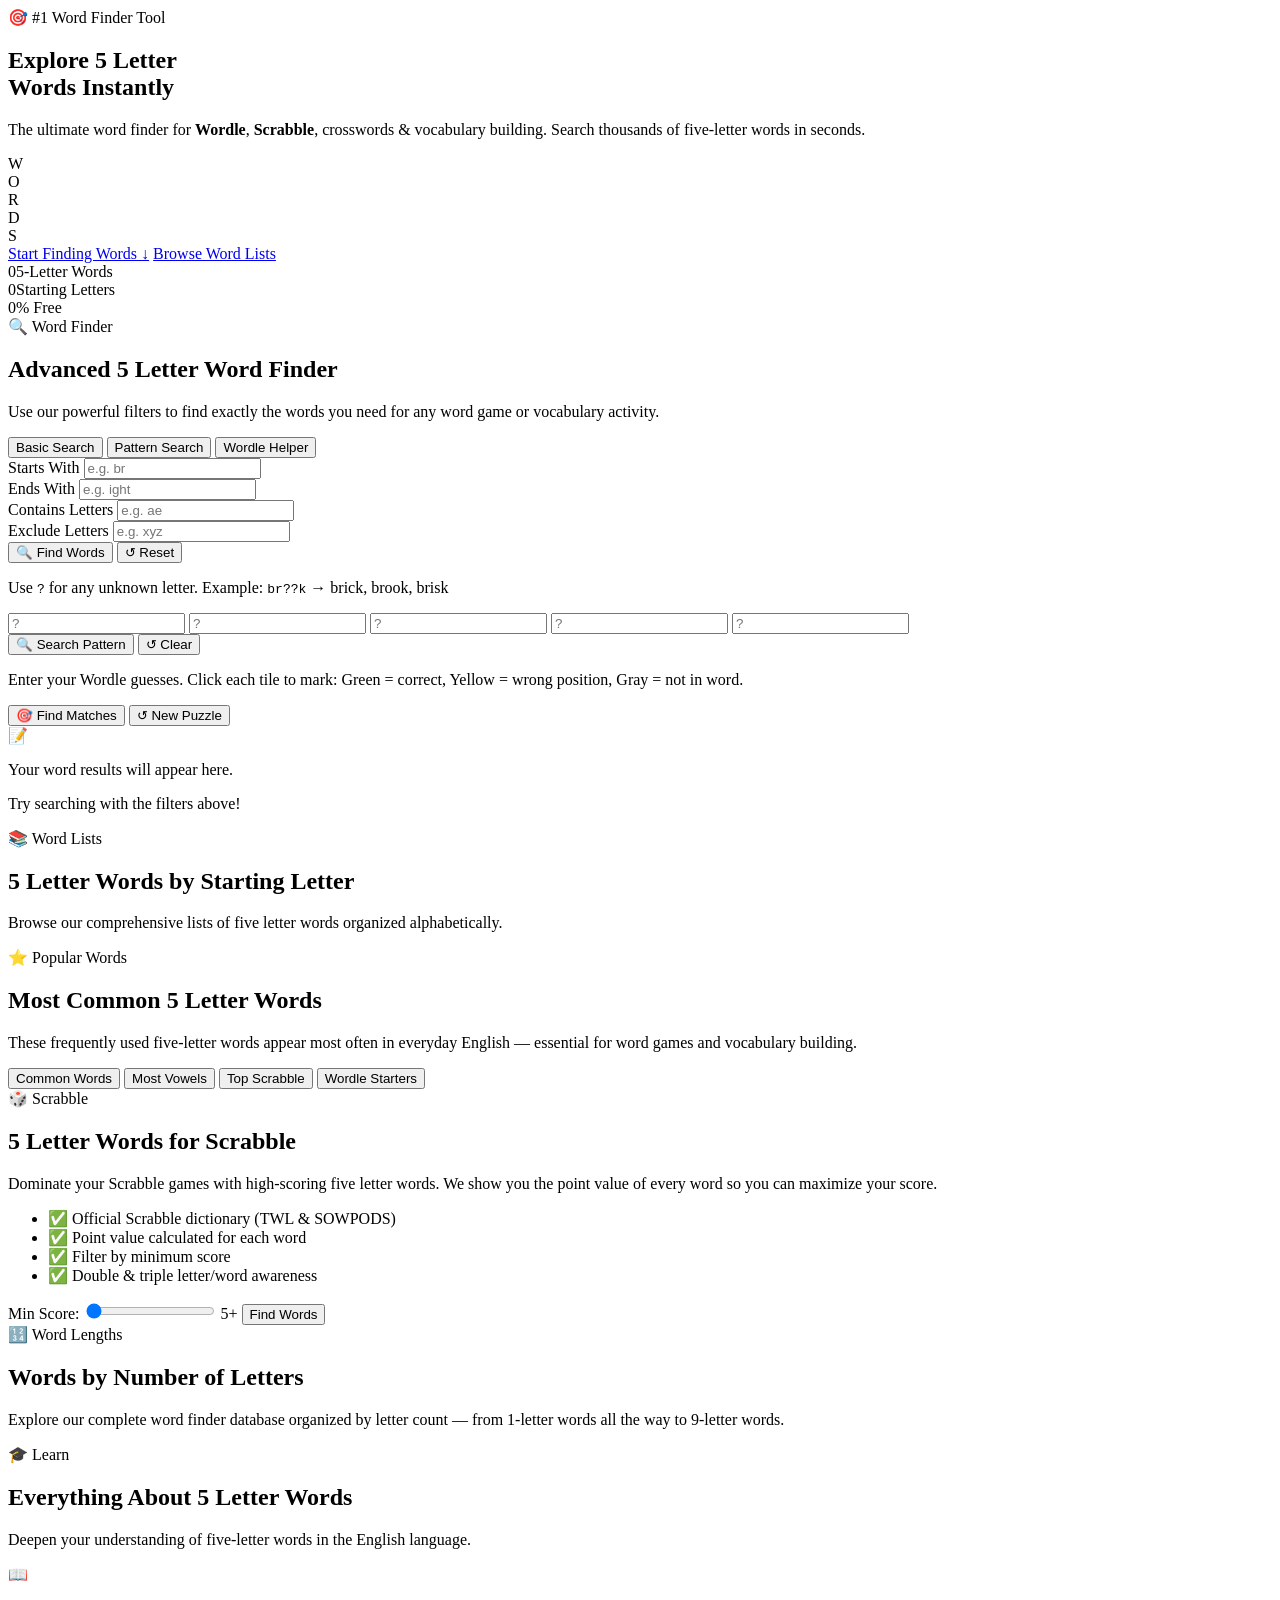
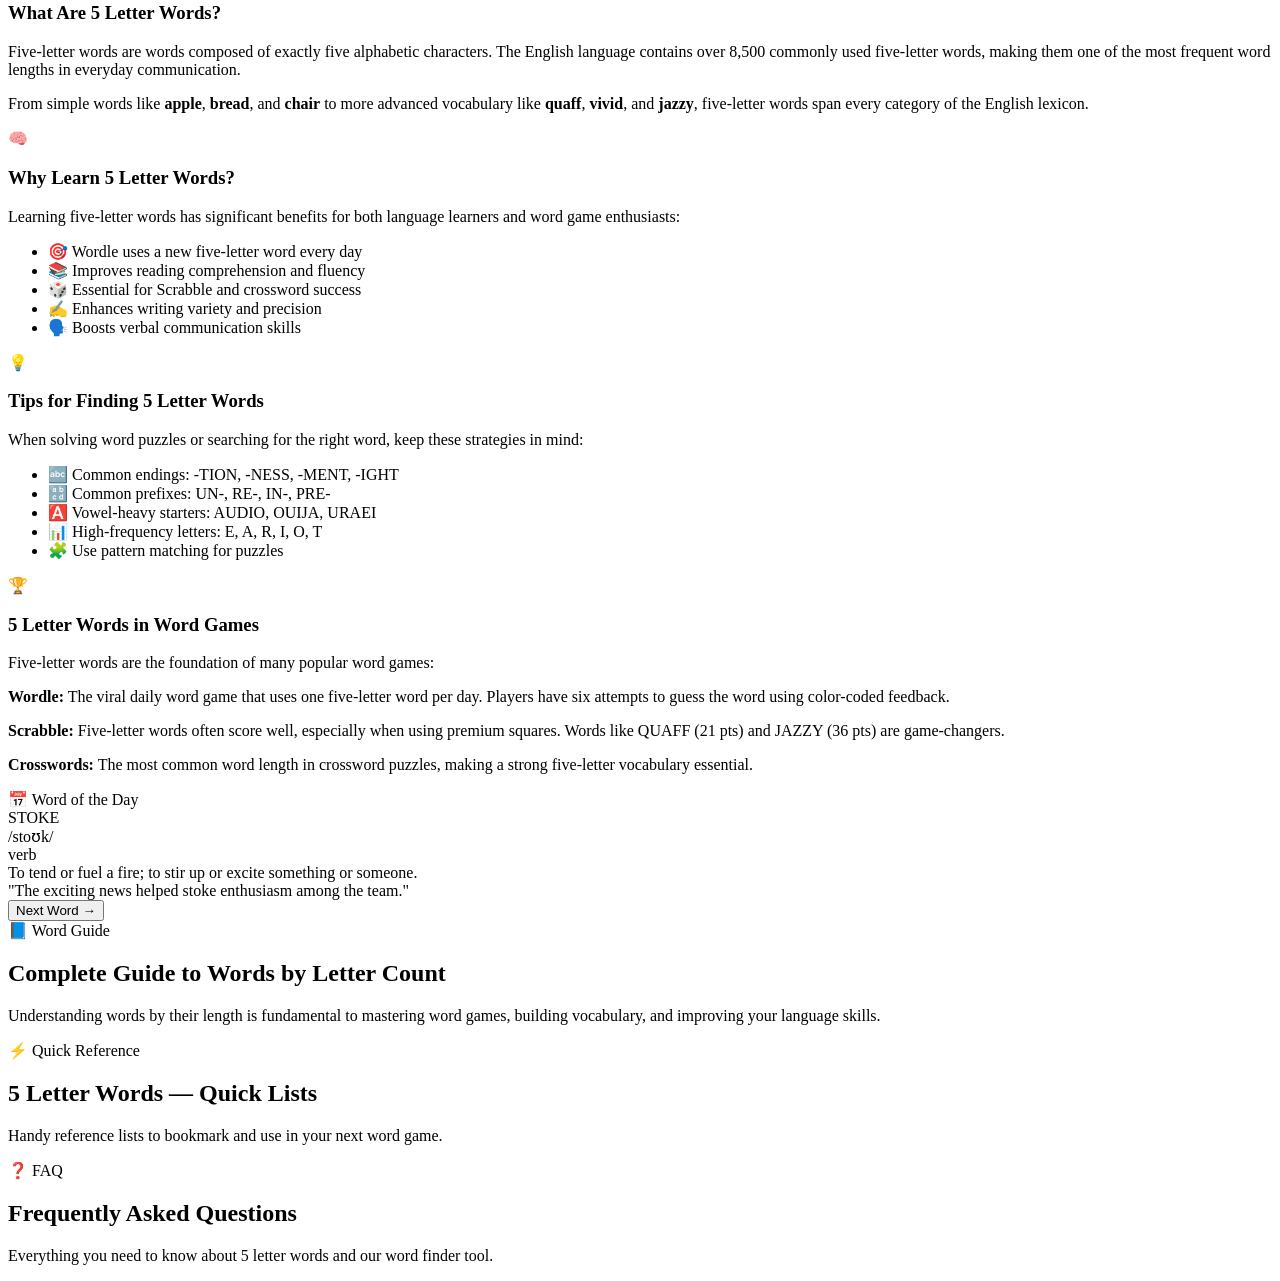
==== index.html @ 42a5a694 "Create index.html" ====
<!DOCTYPE html>
<html lang="en">
<head>
  <meta charset="UTF-8" />
  <meta name="viewport" content="width=device-width, initial-scale=1.0" />
  <title>5 Letter Words – Find, Learn & Explore Five Letter Words</title>
  <meta name="description" content="Discover thousands of 5 letter words with our advanced word finder. Perfect for Wordle, Scrabble, crossword puzzles, and expanding your vocabulary. Search by letters, patterns, and more." />
  <meta name="keywords" content="5 letter words, five letter words, word finder, wordle words, scrabble words, 5 letter word list, words with letters, word search" />
  <meta name="robots" content="index, follow" />
  <meta name="author" content="5LetterWords" />
  <link rel="canonical" href="https://5letterwords.github.io/" />

  <!-- Open Graph -->
  <meta property="og:type" content="website" />
  <meta property="og:url" content="https://5letterwords.github.io/" />
  <meta property="og:title" content="5 Letter Words – Find, Learn & Explore Five Letter Words" />
  <meta property="og:description" content="Advanced 5 letter word finder for Wordle, Scrabble, crosswords & vocabulary building." />
  <meta property="og:image" content="https://5letterwords.github.io/og-image.png" />

  <!-- Twitter Card -->
  <meta name="twitter:card" content="summary_large_image" />
  <meta name="twitter:title" content="5 Letter Words – Word Finder & Explorer" />
  <meta name="twitter:description" content="Find 5 letter words by pattern, letters, or starting/ending letters. Perfect for word games!" />

  <!-- Schema Markup -->
  <script type="application/ld+json">
  {
    "@context": "https://schema.org",
    "@graph": [
      {
        "@type": "WebSite",
        "@id": "https://5letterwords.github.io/#website",
        "url": "https://5letterwords.github.io/",
        "name": "5 Letter Words",
        "description": "The ultimate resource for finding and learning 5 letter words",
        "potentialAction": {
          "@type": "SearchAction",
          "target": {
            "@type": "EntryPoint",
            "urlTemplate": "https://5letterwords.github.io/?q={search_term_string}"
          },
          "query-input": "required name=search_term_string"
        }
      },
      {
        "@type": "WebPage",
        "@id": "https://5letterwords.github.io/#webpage",
        "url": "https://5letterwords.github.io/",
        "name": "5 Letter Words – Find, Learn & Explore",
        "isPartOf": { "@id": "https://5letterwords.github.io/#website" },
        "primaryImageOfPage": { "@id": "https://5letterwords.github.io/#primaryimage" },
        "description": "Find thousands of 5 letter words using our advanced word finder tool.",
        "breadcrumb": { "@id": "https://5letterwords.github.io/#breadcrumb" }
      },
      {
        "@type": "BreadcrumbList",
        "@id": "https://5letterwords.github.io/#breadcrumb",
        "itemListElement": [
          {
            "@type": "ListItem",
            "position": 1,
            "name": "Home",
            "item": "https://5letterwords.github.io/"
          }
        ]
      },
      {
        "@type": "SoftwareApplication",
        "name": "5 Letter Words Finder",
        "applicationCategory": "EducationalApplication",
        "operatingSystem": "Web",
        "url": "https://5letterwords.github.io/",
        "description": "Advanced word finder for 5 letter words. Filter by starting letter, ending letter, included letters, and pattern matching.",
        "featureList": ["Word search by pattern", "Filter by starting letter", "Filter by ending letter", "Must-include letters", "Wordle helper mode", "Scrabble word finder"]
      }
    ]
  }
  </script>

  <!-- Fonts -->
  <link rel="preconnect" href="https://fonts.googleapis.com" />
  <link rel="preconnect" href="https://fonts.gstatic.com" crossorigin />
  <link href="https://fonts.googleapis.com/css2?family=Fredoka+One&family=Nunito:wght@400;500;600;700;800&family=Baloo+2:wght@400;500;600;700;800&display=swap" rel="stylesheet" />

  <link rel="stylesheet" href="style.css" />
</head>
<body>

  <!-- Header Component -->
  <div id="header-root"></div>

  <main>
    <!-- Hero Section -->
    <section class="hero" id="home">
      <div class="hero-bg-shapes">
        <div class="shape shape-1"></div>
        <div class="shape shape-2"></div>
        <div class="shape shape-3"></div>
        <div class="shape shape-4"></div>
        <div class="floating-letters" id="floatingLetters"></div>
      </div>
      <div class="container hero-content">
        <div class="hero-badge animate-in">🎯 #1 Word Finder Tool</div>
        <h1 class="hero-title animate-in delay-1">
          Explore <span class="highlight">5 Letter</span><br/>Words Instantly
        </h1>
        <p class="hero-subtitle animate-in delay-2">
          The ultimate word finder for <strong>Wordle</strong>, <strong>Scrabble</strong>, crosswords & vocabulary building. Search thousands of five-letter words in seconds.
        </p>
        <div class="hero-tiles animate-in delay-3">
          <div class="tile tile-green">W</div>
          <div class="tile tile-yellow">O</div>
          <div class="tile tile-green">R</div>
          <div class="tile tile-gray">D</div>
          <div class="tile tile-green">S</div>
        </div>
        <div class="hero-cta animate-in delay-4">
          <a href="#finder" class="btn btn-primary">Start Finding Words ↓</a>
          <a href="#word-lists" class="btn btn-secondary">Browse Word Lists</a>
        </div>
        <div class="hero-stats animate-in delay-5">
          <div class="stat"><span class="stat-num" data-target="8500">0</span><span class="stat-label">5-Letter Words</span></div>
          <div class="stat-divider"></div>
          <div class="stat"><span class="stat-num" data-target="26">0</span><span class="stat-label">Starting Letters</span></div>
          <div class="stat-divider"></div>
          <div class="stat"><span class="stat-num" data-target="100">0</span><span class="stat-label">% Free</span></div>
        </div>
      </div>
    </section>

    <!-- Word Finder Tool -->
    <section class="finder-section" id="finder">
      <div class="container">
        <div class="section-header">
          <span class="section-tag">🔍 Word Finder</span>
          <h2>Advanced 5 Letter Word Finder</h2>
          <p>Use our powerful filters to find exactly the words you need for any word game or vocabulary activity.</p>
        </div>
        <div class="finder-card">
          <div class="finder-tabs">
            <button class="tab-btn active" data-tab="basic">Basic Search</button>
            <button class="tab-btn" data-tab="pattern">Pattern Search</button>
            <button class="tab-btn" data-tab="wordle">Wordle Helper</button>
          </div>

          <!-- Basic Search Tab -->
          <div class="tab-content active" id="tab-basic">
            <div class="finder-grid">
              <div class="finder-field">
                <label>Starts With</label>
                <input type="text" id="startsWith" placeholder="e.g. br" maxlength="4" />
              </div>
              <div class="finder-field">
                <label>Ends With</label>
                <input type="text" id="endsWith" placeholder="e.g. ight" maxlength="4" />
              </div>
              <div class="finder-field">
                <label>Contains Letters</label>
                <input type="text" id="contains" placeholder="e.g. ae" maxlength="5" />
              </div>
              <div class="finder-field">
                <label>Exclude Letters</label>
                <input type="text" id="excludes" placeholder="e.g. xyz" maxlength="10" />
              </div>
            </div>
            <div class="finder-actions">
              <button class="btn btn-primary" id="searchBtn">🔍 Find Words</button>
              <button class="btn btn-ghost" id="resetBtn">↺ Reset</button>
            </div>
          </div>

          <!-- Pattern Search Tab -->
          <div class="tab-content" id="tab-pattern">
            <p class="pattern-hint">Use <code>?</code> for any unknown letter. Example: <code>br??k</code> → brick, brook, brisk</p>
            <div class="pattern-input-wrap">
              <div class="pattern-boxes" id="patternBoxes">
                <input class="pattern-box" type="text" maxlength="1" placeholder="?" data-pos="0" />
                <input class="pattern-box" type="text" maxlength="1" placeholder="?" data-pos="1" />
                <input class="pattern-box" type="text" maxlength="1" placeholder="?" data-pos="2" />
                <input class="pattern-box" type="text" maxlength="1" placeholder="?" data-pos="3" />
                <input class="pattern-box" type="text" maxlength="1" placeholder="?" data-pos="4" />
              </div>
            </div>
            <div class="finder-actions">
              <button class="btn btn-primary" id="patternSearchBtn">🔍 Search Pattern</button>
              <button class="btn btn-ghost" id="patternResetBtn">↺ Clear</button>
            </div>
          </div>

          <!-- Wordle Helper Tab -->
          <div class="tab-content" id="tab-wordle">
            <p class="pattern-hint">Enter your Wordle guesses. Click each tile to mark: <span class="wl-green">Green</span> = correct, <span class="wl-yellow">Yellow</span> = wrong position, <span class="wl-gray">Gray</span> = not in word.</p>
            <div class="wordle-rows" id="wordleRows">
              <!-- Generated by JS -->
            </div>
            <div class="finder-actions">
              <button class="btn btn-primary" id="wordleSearchBtn">🎯 Find Matches</button>
              <button class="btn btn-ghost" id="wordleResetBtn">↺ New Puzzle</button>
            </div>
          </div>

          <!-- Sort & Filter Bar -->
          <div class="results-controls" id="resultsControls" style="display:none">
            <div class="results-info" id="resultsInfo"></div>
            <div class="sort-controls">
              <label>Sort:</label>
              <select id="sortSelect">
                <option value="alpha">A–Z</option>
                <option value="alpha-desc">Z–A</option>
                <option value="scrabble">Scrabble Score</option>
                <option value="vowels">Most Vowels</option>
              </select>
            </div>
          </div>

          <!-- Results -->
          <div class="results-container" id="resultsContainer">
            <div class="results-placeholder">
              <div class="placeholder-icon">📝</div>
              <p>Your word results will appear here.</p>
              <p class="placeholder-sub">Try searching with the filters above!</p>
            </div>
          </div>
        </div>
      </div>
    </section>

    <!-- Word Lists by Starting Letter -->
    <section class="word-lists-section" id="word-lists">
      <div class="container">
        <div class="section-header">
          <span class="section-tag">📚 Word Lists</span>
          <h2>5 Letter Words by Starting Letter</h2>
          <p>Browse our comprehensive lists of five letter words organized alphabetically.</p>
        </div>
        <div class="alpha-grid" id="alphaGrid"></div>
        <div class="letter-words-display" id="letterWordsDisplay"></div>
      </div>
    </section>

    <!-- Common 5 Letter Words -->
    <section class="common-words-section" id="common-words">
      <div class="container">
        <div class="section-header">
          <span class="section-tag">⭐ Popular Words</span>
          <h2>Most Common 5 Letter Words</h2>
          <p>These frequently used five-letter words appear most often in everyday English — essential for word games and vocabulary building.</p>
        </div>
        <div class="word-category-tabs">
          <button class="cat-btn active" data-cat="common">Common Words</button>
          <button class="cat-btn" data-cat="vowels">Most Vowels</button>
          <button class="cat-btn" data-cat="scrabble">Top Scrabble</button>
          <button class="cat-btn" data-cat="wordle">Wordle Starters</button>
        </div>
        <div class="word-chips-container" id="wordChips"></div>
      </div>
    </section>

    <!-- Scrabble Section -->
    <section class="scrabble-section" id="scrabble">
      <div class="container">
        <div class="scrabble-inner">
          <div class="scrabble-text">
            <span class="section-tag">🎲 Scrabble</span>
            <h2>5 Letter Words for Scrabble</h2>
            <p>Dominate your Scrabble games with high-scoring five letter words. We show you the point value of every word so you can maximize your score.</p>
            <ul class="feature-list">
              <li>✅ Official Scrabble dictionary (TWL & SOWPODS)</li>
              <li>✅ Point value calculated for each word</li>
              <li>✅ Filter by minimum score</li>
              <li>✅ Double & triple letter/word awareness</li>
            </ul>
            <div class="scrabble-filter">
              <label>Min Score:</label>
              <input type="range" id="minScore" min="5" max="20" value="5" />
              <span id="minScoreVal">5+</span>
              <button class="btn btn-primary btn-sm" id="scrabbleSearchBtn">Find Words</button>
            </div>
          </div>
          <div class="scrabble-board" id="scrabbleBoard">
            <!-- Generated by JS -->
          </div>
        </div>
        <div class="scrabble-results" id="scrabbleResults"></div>
      </div>
    </section>

    <!-- By Length Section -->
    <section class="by-length-section" id="by-length">
      <div class="container">
        <div class="section-header">
          <span class="section-tag">🔢 Word Lengths</span>
          <h2>Words by Number of Letters</h2>
          <p>Explore our complete word finder database organized by letter count — from 1-letter words all the way to 9-letter words.</p>
        </div>
        <div class="length-cards" id="lengthCards"></div>
      </div>
    </section>

    <!-- Educational Content Section -->
    <section class="edu-section" id="learn">
      <div class="container">
        <div class="section-header">
          <span class="section-tag">🎓 Learn</span>
          <h2>Everything About 5 Letter Words</h2>
          <p>Deepen your understanding of five-letter words in the English language.</p>
        </div>
        <div class="edu-grid">
          <div class="edu-card">
            <div class="edu-icon">📖</div>
            <h3>What Are 5 Letter Words?</h3>
            <p>Five-letter words are words composed of exactly five alphabetic characters. The English language contains over 8,500 commonly used five-letter words, making them one of the most frequent word lengths in everyday communication.</p>
            <p>From simple words like <strong>apple</strong>, <strong>bread</strong>, and <strong>chair</strong> to more advanced vocabulary like <strong>quaff</strong>, <strong>vivid</strong>, and <strong>jazzy</strong>, five-letter words span every category of the English lexicon.</p>
          </div>
          <div class="edu-card">
            <div class="edu-icon">🧠</div>
            <h3>Why Learn 5 Letter Words?</h3>
            <p>Learning five-letter words has significant benefits for both language learners and word game enthusiasts:</p>
            <ul>
              <li>🎯 Wordle uses a new five-letter word every day</li>
              <li>📚 Improves reading comprehension and fluency</li>
              <li>🎲 Essential for Scrabble and crossword success</li>
              <li>✍️ Enhances writing variety and precision</li>
              <li>🗣️ Boosts verbal communication skills</li>
            </ul>
          </div>
          <div class="edu-card">
            <div class="edu-icon">💡</div>
            <h3>Tips for Finding 5 Letter Words</h3>
            <p>When solving word puzzles or searching for the right word, keep these strategies in mind:</p>
            <ul>
              <li>🔤 Common endings: -TION, -NESS, -MENT, -IGHT</li>
              <li>🔡 Common prefixes: UN-, RE-, IN-, PRE-</li>
              <li>🅰️ Vowel-heavy starters: AUDIO, OUIJA, URAEI</li>
              <li>📊 High-frequency letters: E, A, R, I, O, T</li>
              <li>🧩 Use pattern matching for puzzles</li>
            </ul>
          </div>
          <div class="edu-card">
            <div class="edu-icon">🏆</div>
            <h3>5 Letter Words in Word Games</h3>
            <p>Five-letter words are the foundation of many popular word games:</p>
            <p><strong>Wordle:</strong> The viral daily word game that uses one five-letter word per day. Players have six attempts to guess the word using color-coded feedback.</p>
            <p><strong>Scrabble:</strong> Five-letter words often score well, especially when using premium squares. Words like QUAFF (21 pts) and JAZZY (36 pts) are game-changers.</p>
            <p><strong>Crosswords:</strong> The most common word length in crossword puzzles, making a strong five-letter vocabulary essential.</p>
          </div>
        </div>
      </div>
    </section>

    <!-- Word of the Day -->
    <section class="wotd-section" id="word-of-day">
      <div class="container">
        <div class="wotd-card">
          <div class="wotd-label">📅 Word of the Day</div>
          <div class="wotd-word" id="wotdWord">STOKE</div>
          <div class="wotd-phonetic" id="wotdPhonetic">/stoʊk/</div>
          <div class="wotd-pos" id="wotdPos">verb</div>
          <div class="wotd-def" id="wotdDef">To tend or fuel a fire; to stir up or excite something or someone.</div>
          <div class="wotd-example" id="wotdExample">"The exciting news helped stoke enthusiasm among the team."</div>
          <div class="wotd-tiles" id="wotdTiles"></div>
          <button class="btn btn-primary" id="nextWordBtn">Next Word →</button>
        </div>
      </div>
    </section>

    <!-- Textual SEO Content: Letter-length words -->
    <section class="seo-content-section" id="word-length-guide">
      <div class="container">
        <div class="section-header">
          <span class="section-tag">📘 Word Guide</span>
          <h2>Complete Guide to Words by Letter Count</h2>
          <p>Understanding words by their length is fundamental to mastering word games, building vocabulary, and improving your language skills.</p>
        </div>
        <div class="seo-accordion" id="seoAccordion">
          <!-- Generated by JS -->
        </div>
      </div>
    </section>

    <!-- Quick Reference -->
    <section class="quick-ref-section" id="quick-ref">
      <div class="container">
        <div class="section-header">
          <span class="section-tag">⚡ Quick Reference</span>
          <h2>5 Letter Words — Quick Lists</h2>
          <p>Handy reference lists to bookmark and use in your next word game.</p>
        </div>
        <div class="quick-ref-grid" id="quickRefGrid">
          <!-- Generated by JS -->
        </div>
      </div>
    </section>

    <!-- FAQ Section -->
    <section class="faq-section" id="faq">
      <div class="container">
        <div class="section-header">
          <span class="section-tag">❓ FAQ</span>
          <h2>Frequently Asked Questions</h2>
          <p>Everything you need to know about 5 letter words and our word finder tool.</p>
        </div>
        <div class="faq-list" id="faqList">
          <!-- Generated by JS -->
        </div>
      </div>
    </section>

  </main>

  <!-- Footer Component -->
  <div id="footer-root"></div>

  <!-- Word data & scripts -->
  <script src="words-data.js"></script>
  <script src="components.js"></script>
  <script src="app.js"></script>
</body>
</html>
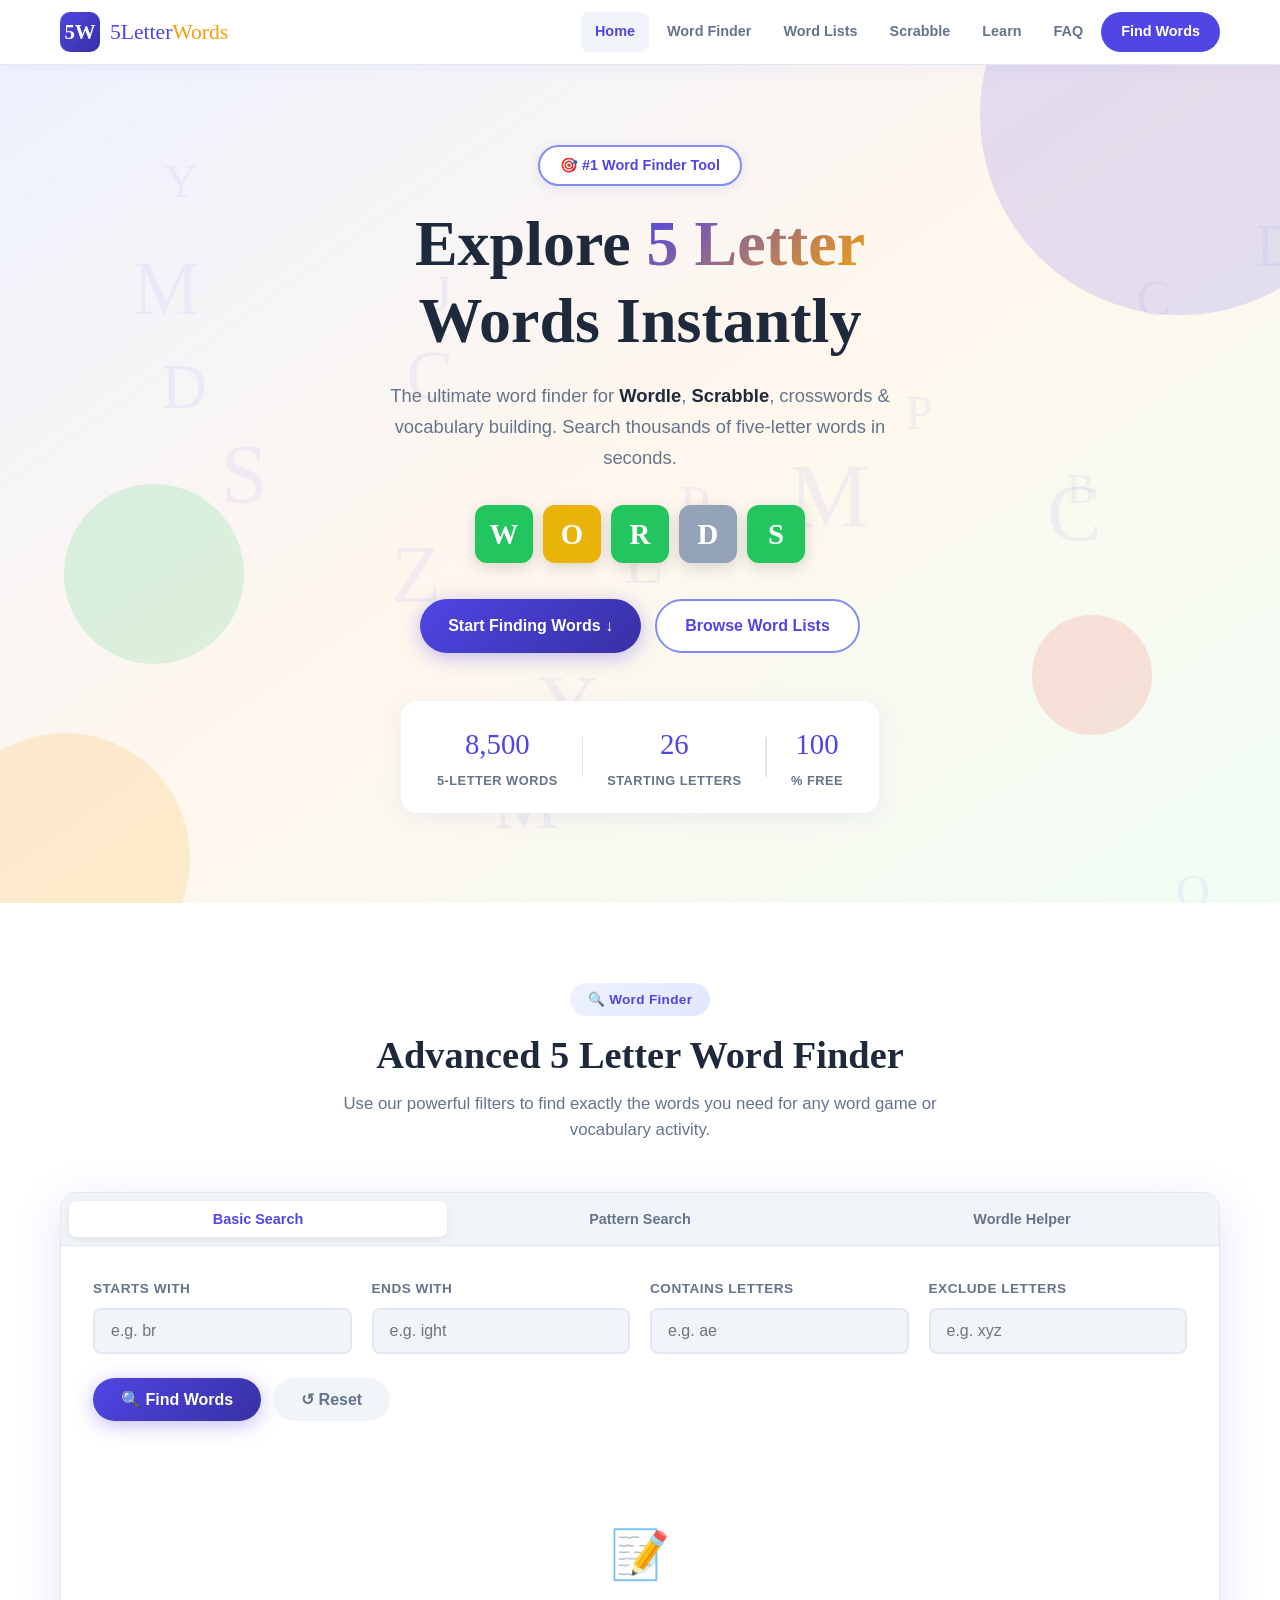
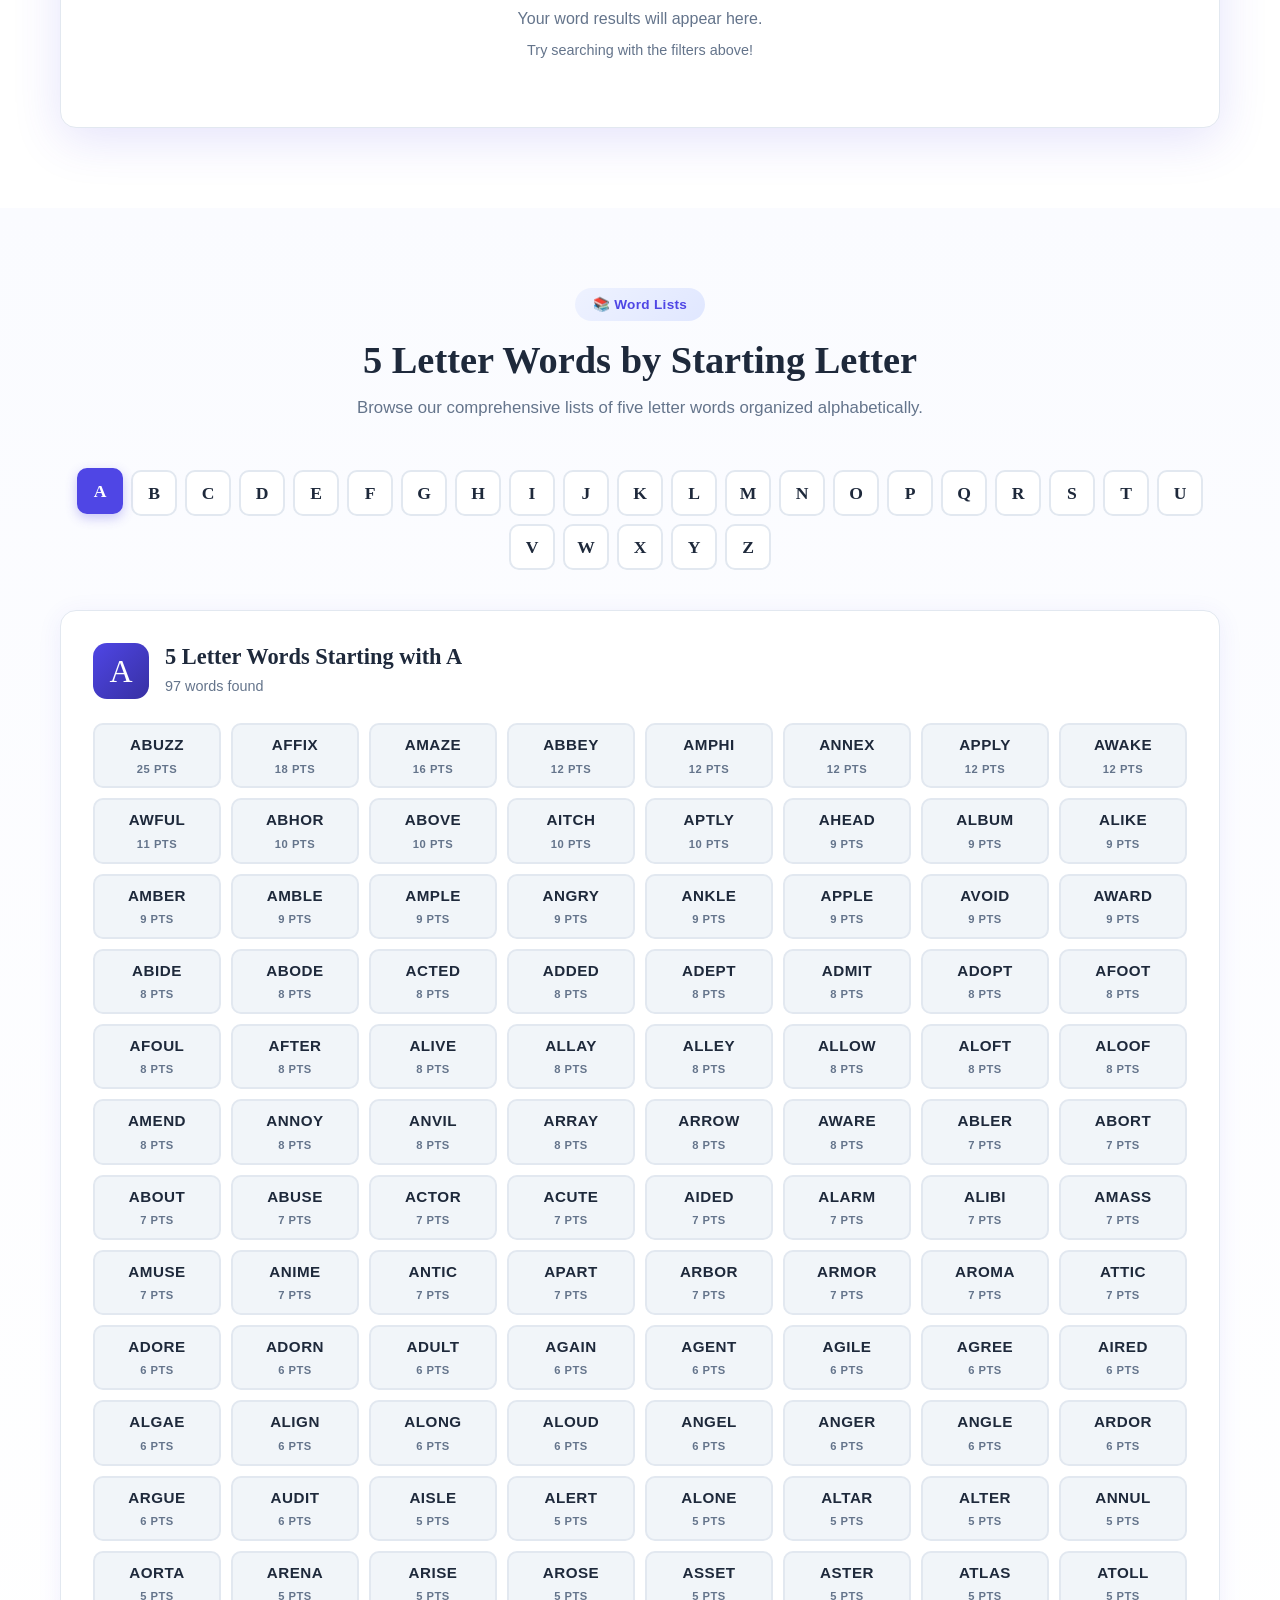
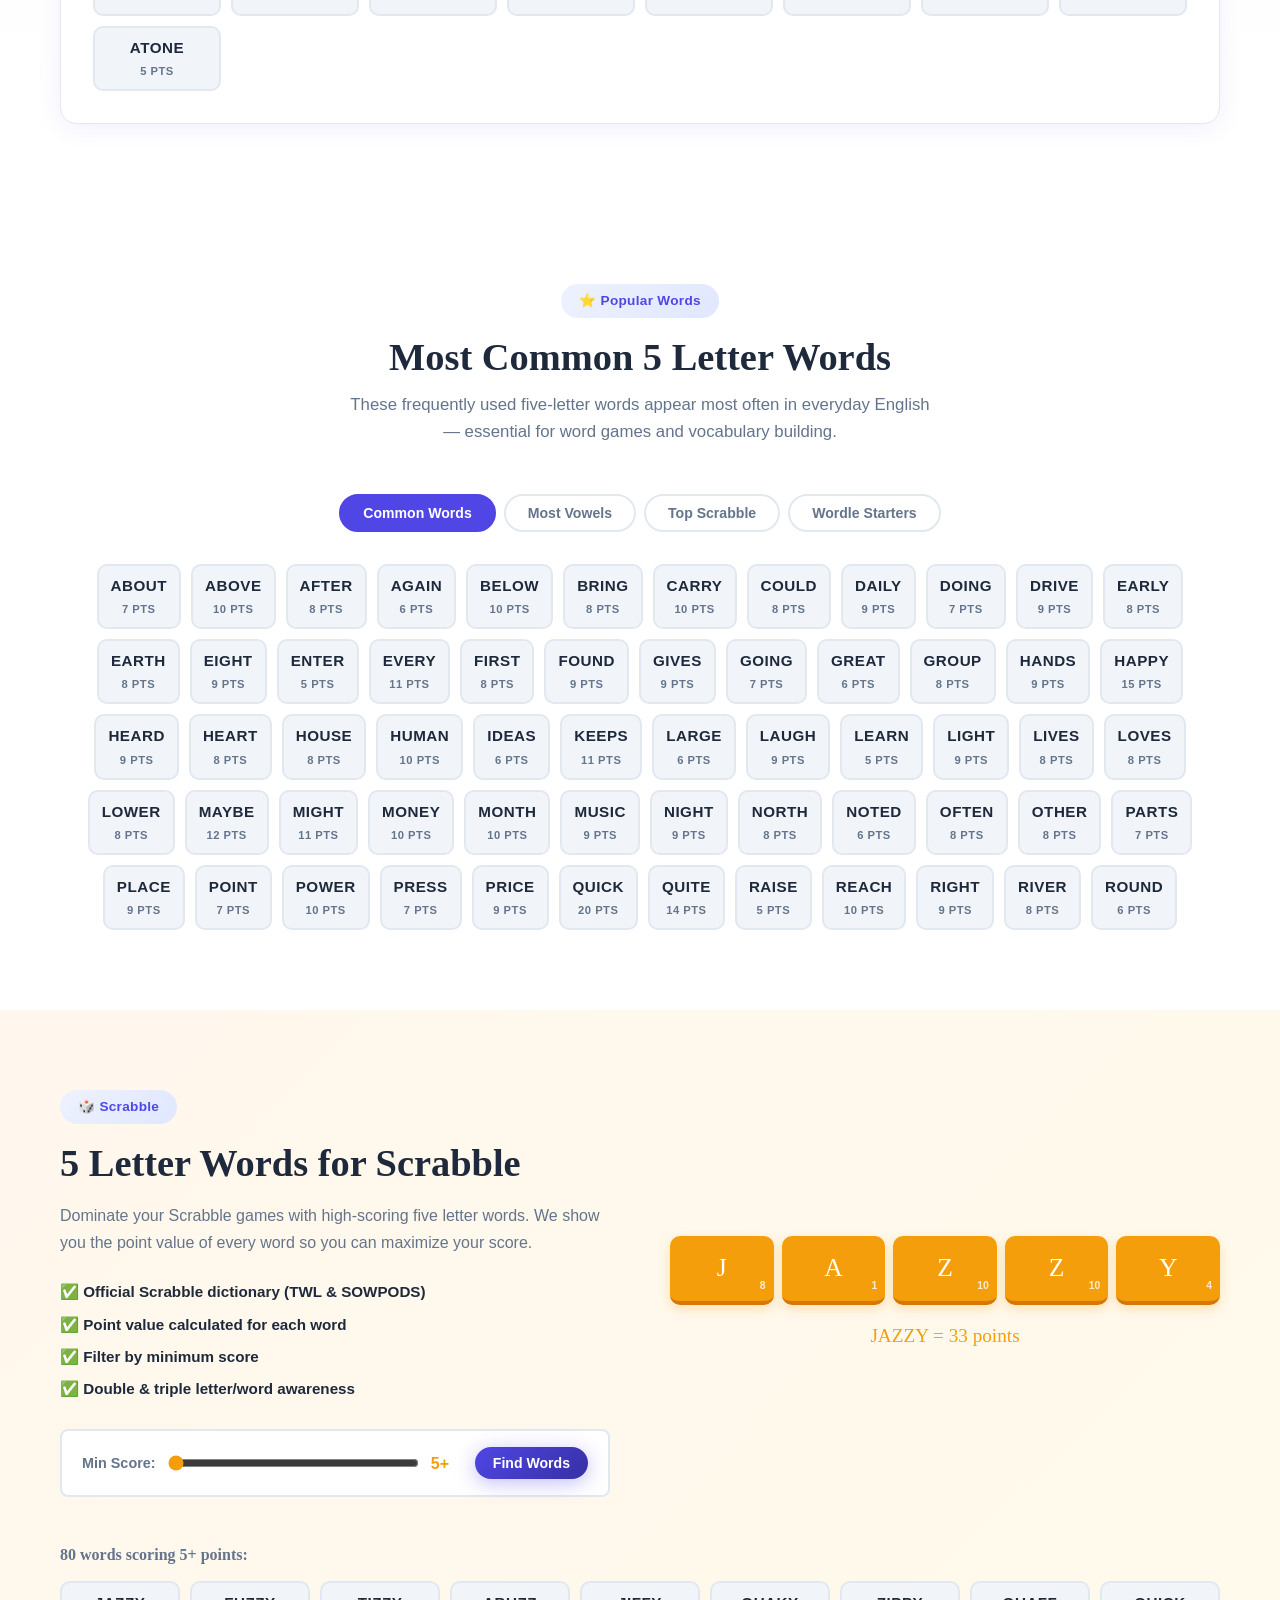
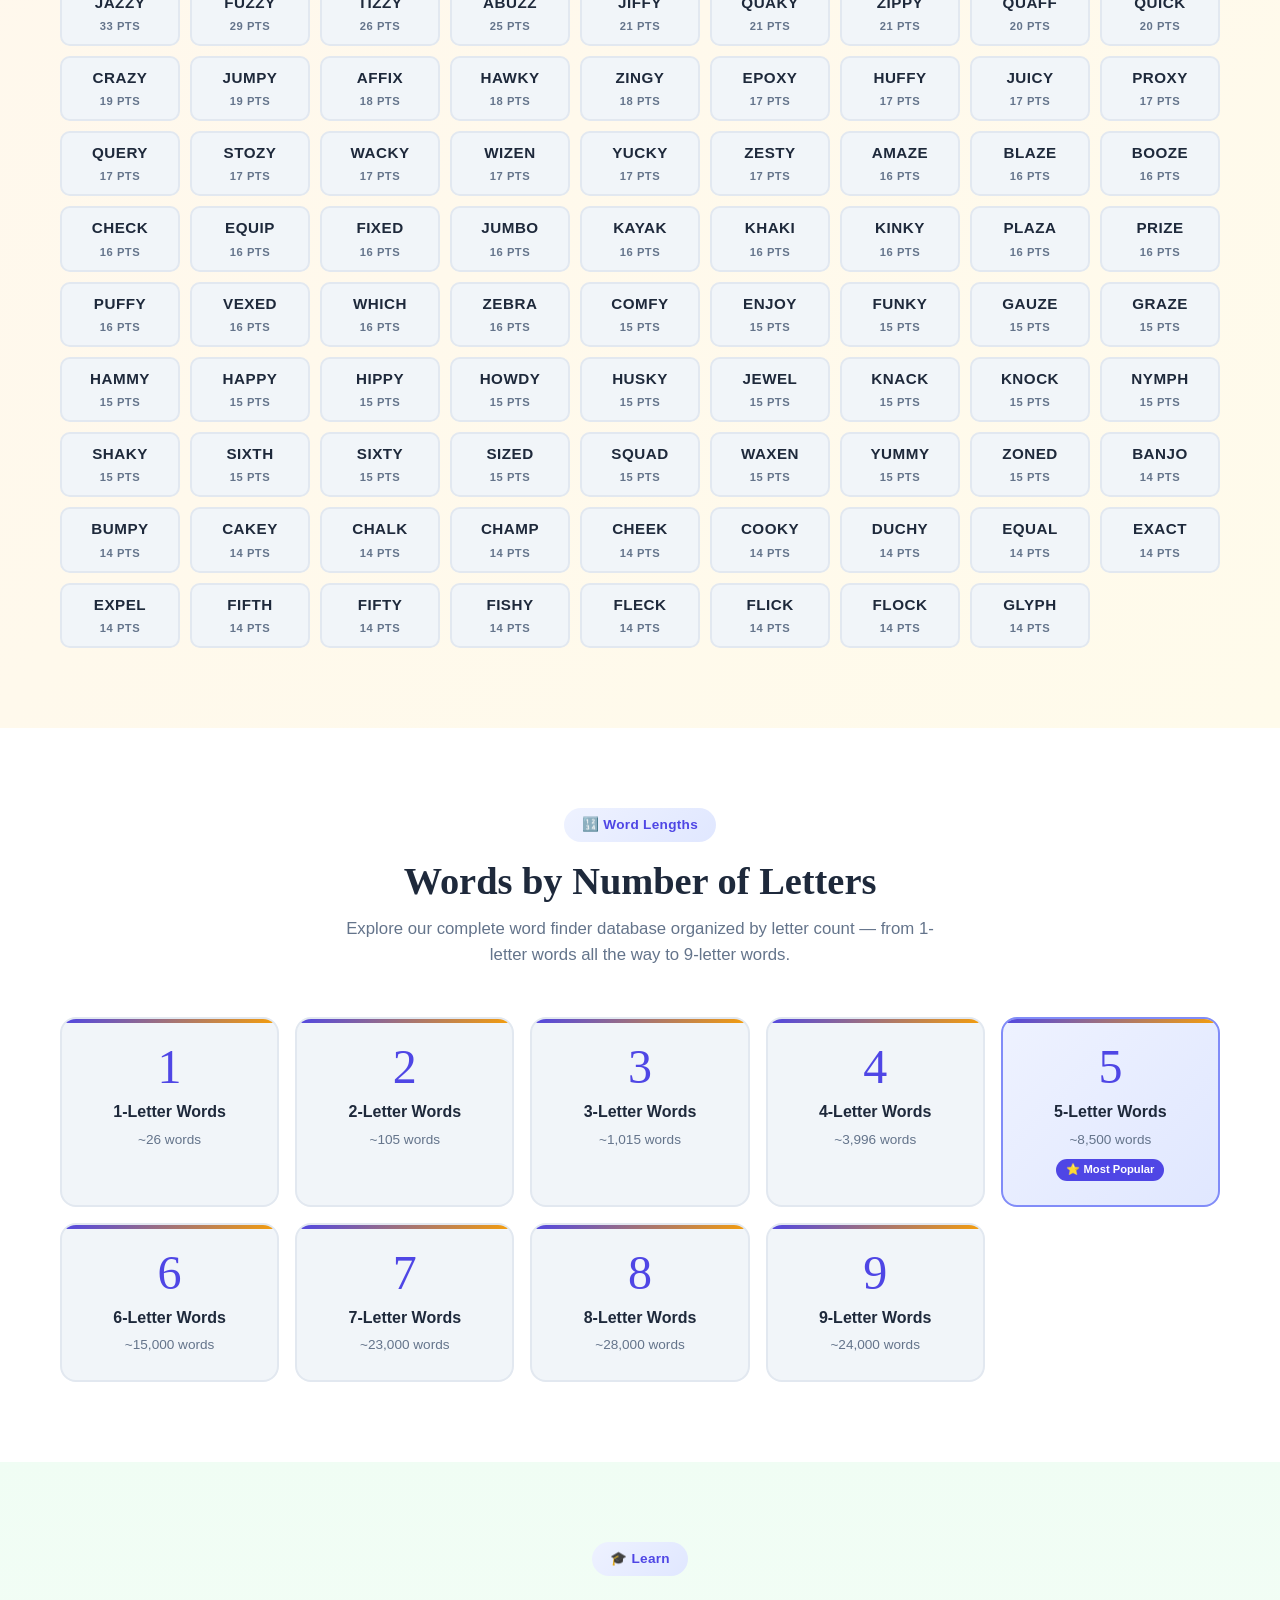
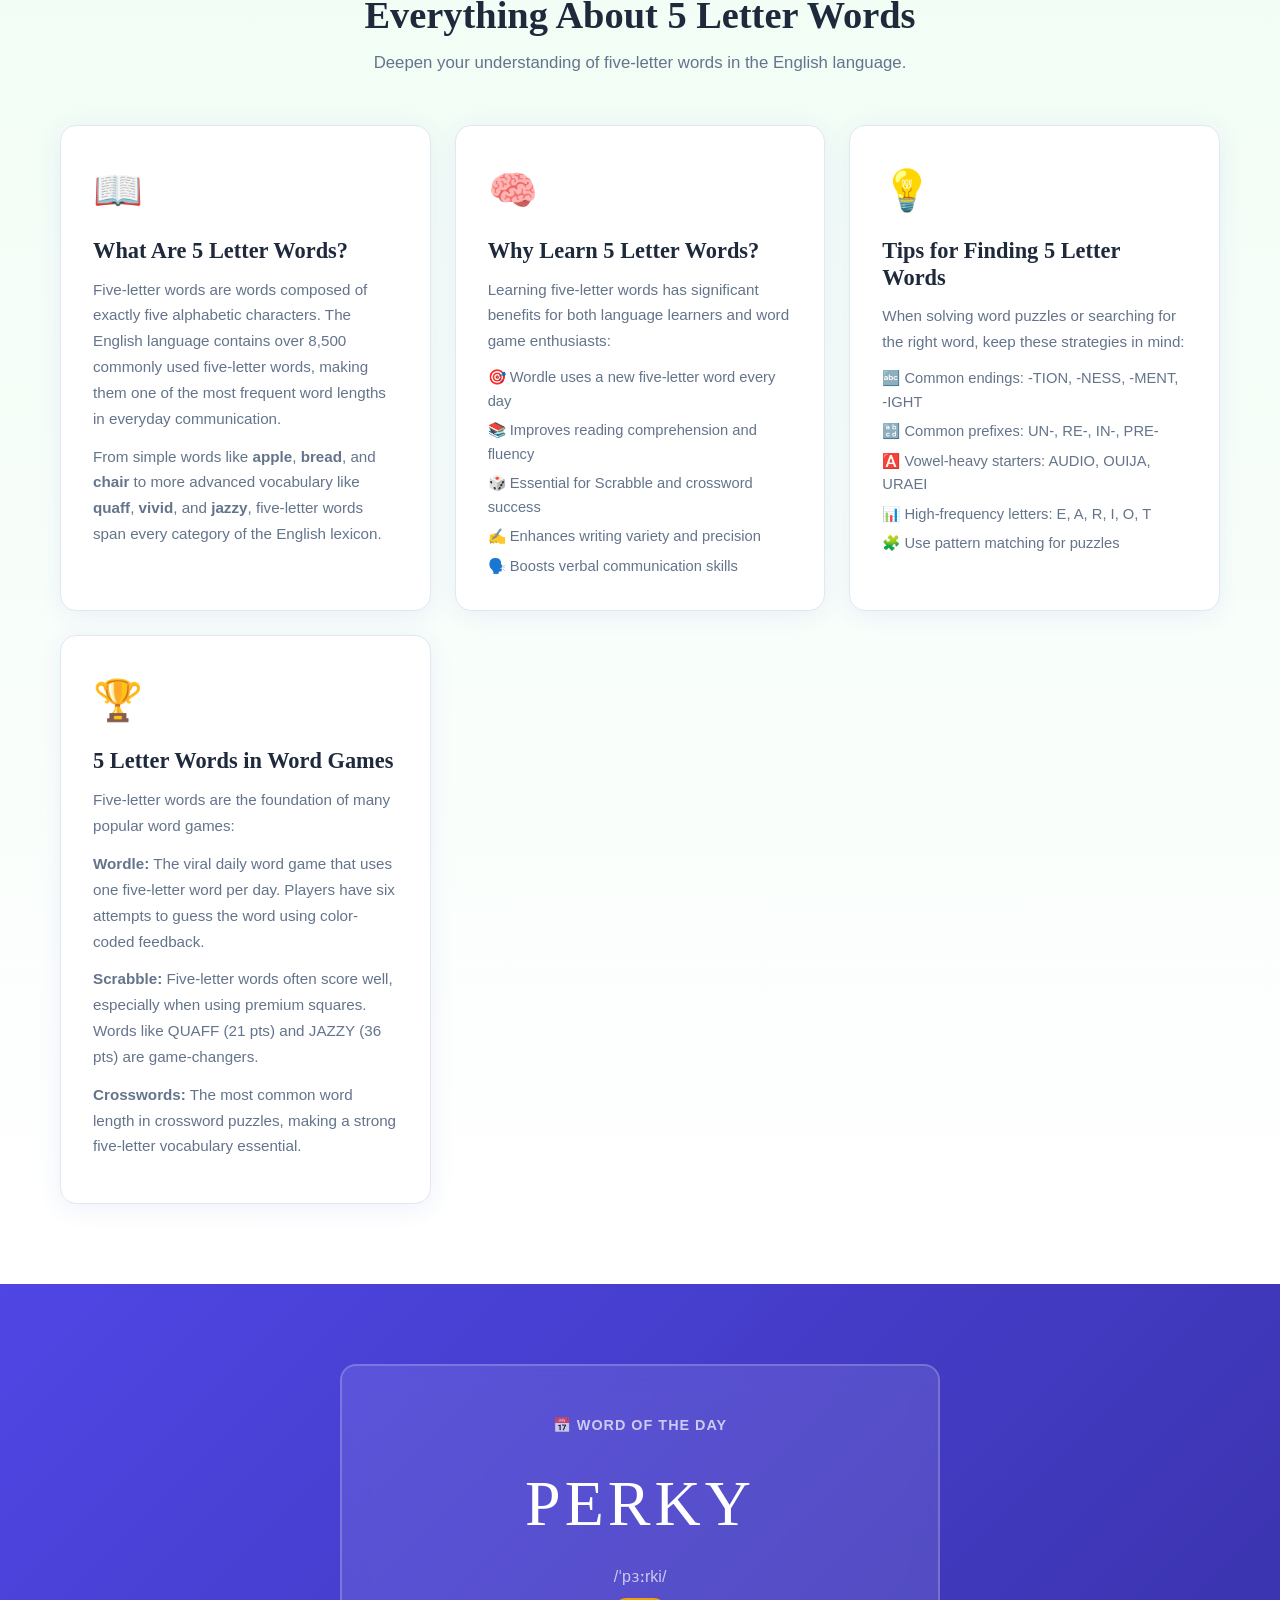
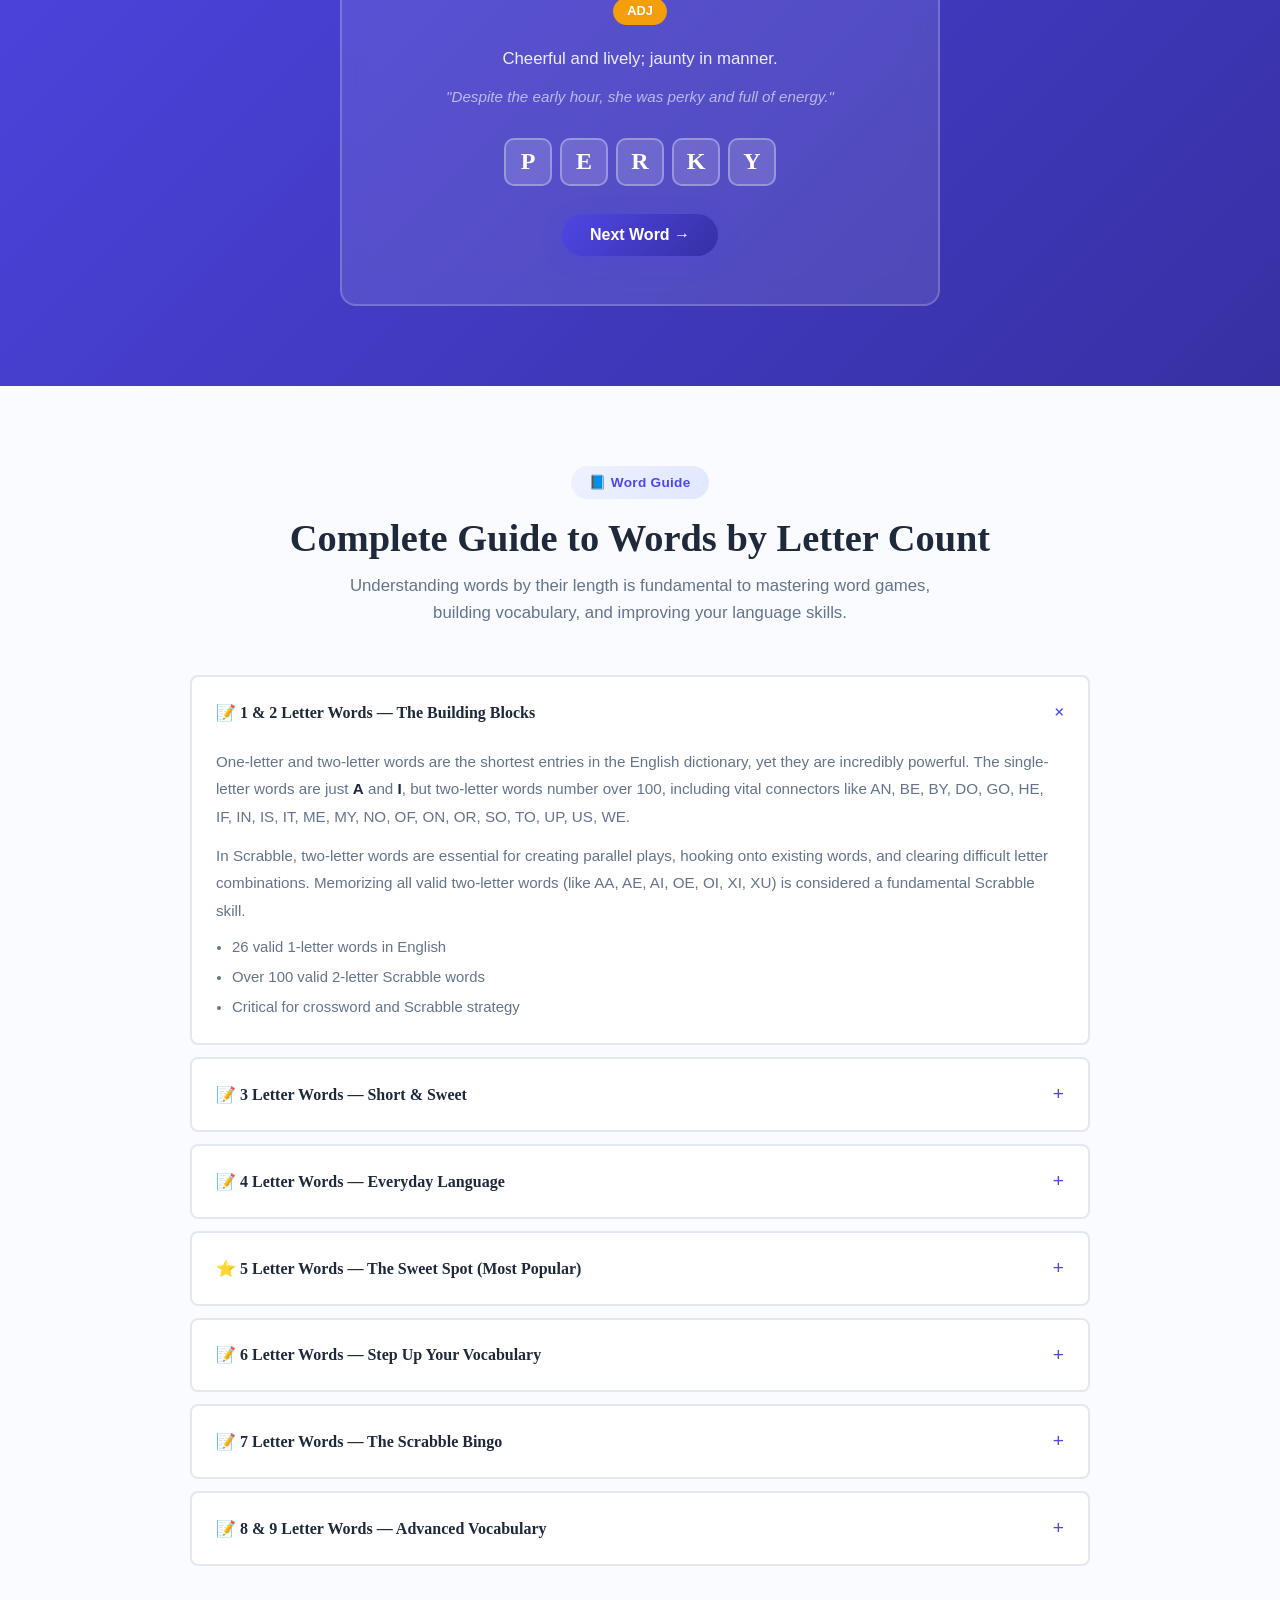
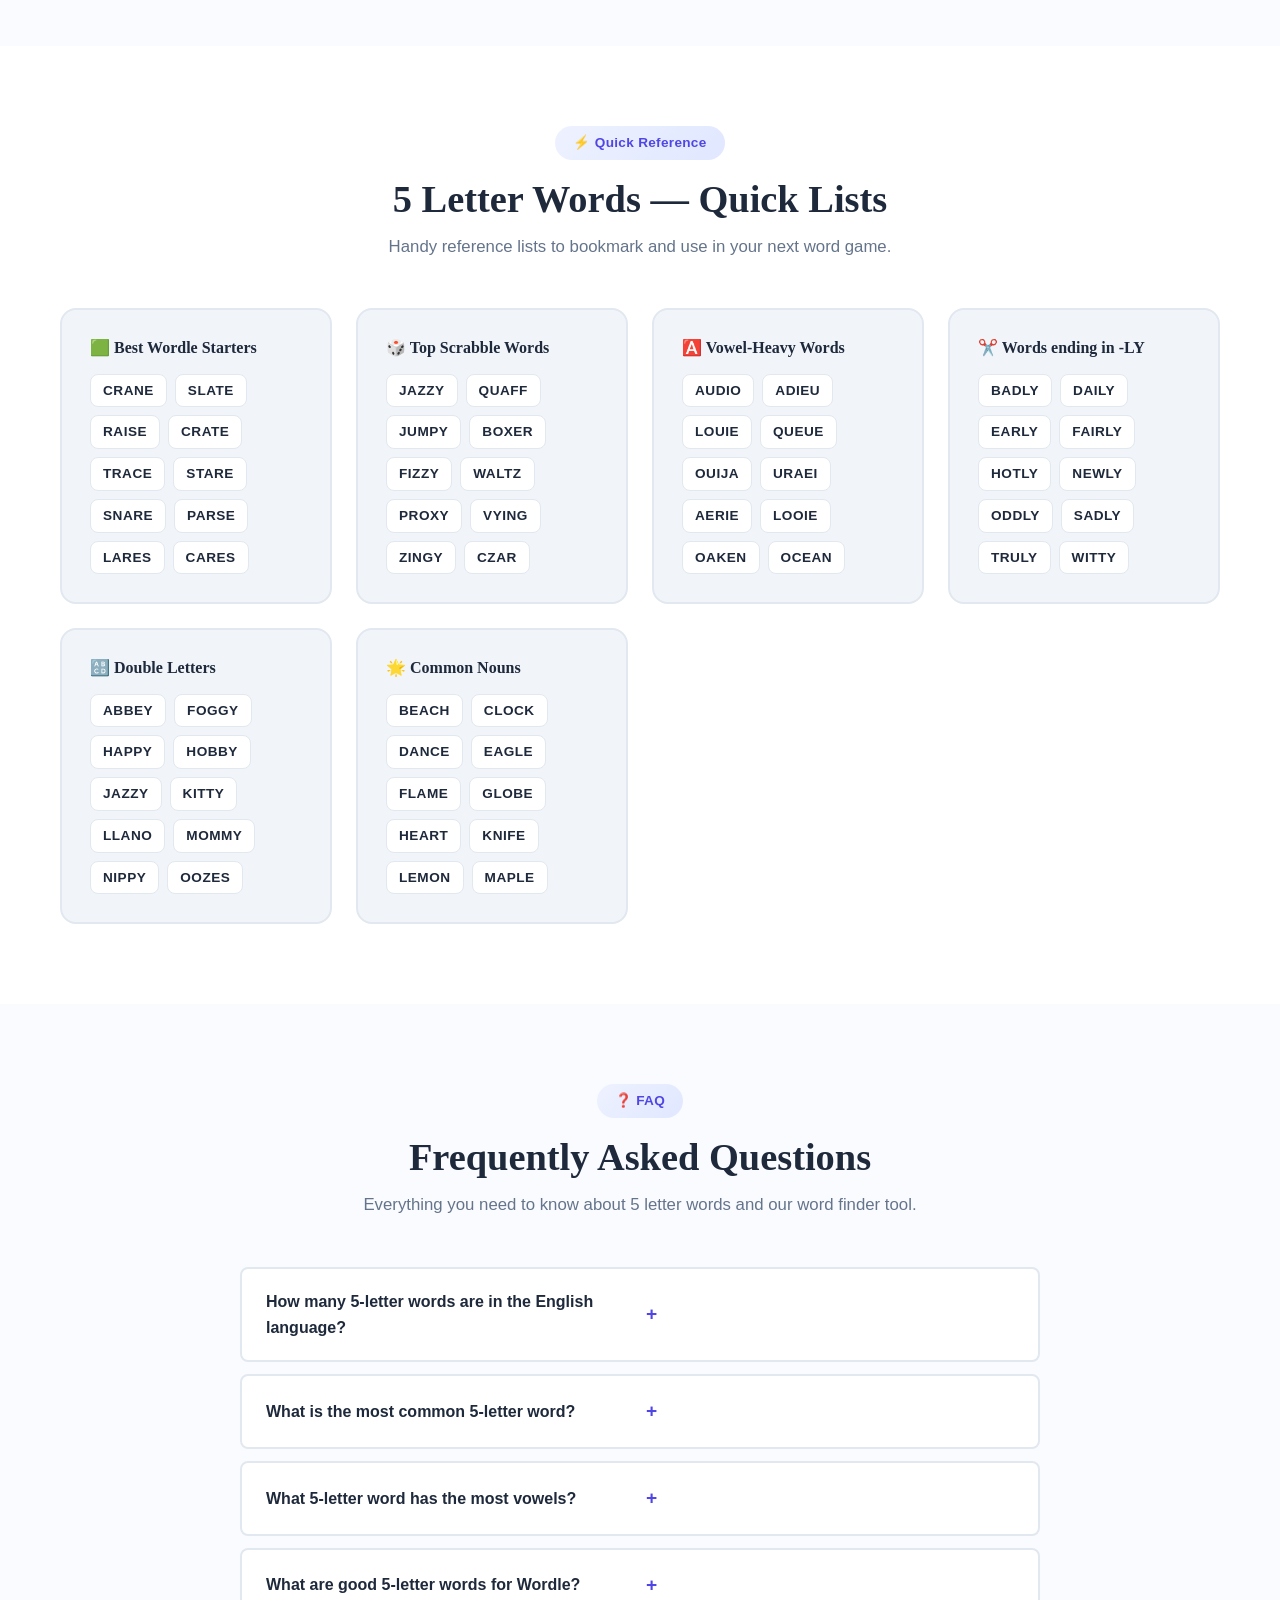
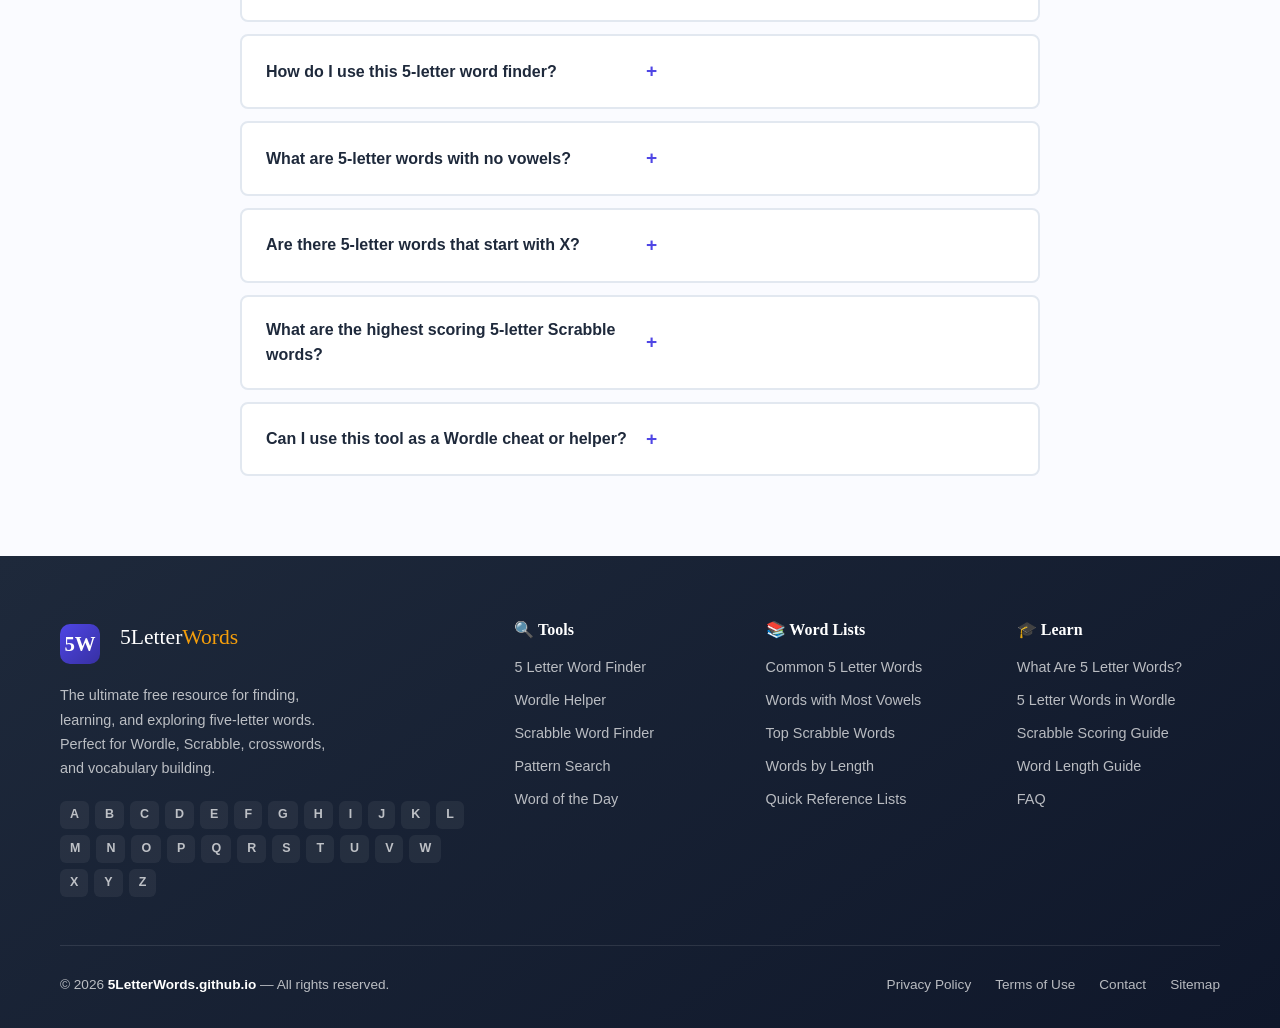
==== commit b92294b4: "Update index.html" ====
--- a/index.html
+++ b/index.html
@@ -9,6 +9,7 @@
   <meta name="robots" content="index, follow" />
   <meta name="author" content="5LetterWords" />
   <link rel="canonical" href="https://5letterwords.github.io/" />
+  <link rel="icon" type="image/png" sizes="32x32" href="/favicon.png">
 
   <!-- Open Graph -->
   <meta property="og:type" content="website" />
--- a/style.css
+++ b/style.css
@@ -0,0 +1,668 @@
+/* ==============================
+   5 Letter Words - Main Styles
+   ============================== */
+
+:root {
+  --primary: #4F46E5;
+  --primary-light: #818CF8;
+  --primary-dark: #3730A3;
+  --accent: #F59E0B;
+  --accent-light: #FCD34D;
+  --green: #22C55E;
+  --green-light: #BBF7D0;
+  --yellow: #EAB308;
+  --yellow-light: #FEF08A;
+  --red: #EF4444;
+  --gray: #94A3B8;
+  --gray-light: #F1F5F9;
+  --gray-dark: #64748B;
+  --text: #1E293B;
+  --text-light: #64748B;
+  --bg: #FAFBFF;
+  --bg-card: #FFFFFF;
+  --border: #E2E8F0;
+  --shadow: 0 4px 24px rgba(79,70,229,0.08);
+  --shadow-lg: 0 12px 48px rgba(79,70,229,0.15);
+  --radius: 16px;
+  --radius-sm: 8px;
+  --font-display: 'Fredoka One', cursive;
+  --font-heading: 'Baloo 2', cursive;
+  --font-body: 'Nunito', sans-serif;
+}
+
+*, *::before, *::after { box-sizing: border-box; margin: 0; padding: 0; }
+
+html { scroll-behavior: smooth; }
+
+body {
+  font-family: var(--font-body);
+  background: var(--bg);
+  color: var(--text);
+  line-height: 1.6;
+  overflow-x: hidden;
+}
+
+/* ---- Typography ---- */
+h1, h2, h3, h4 { font-family: var(--font-heading); font-weight: 700; line-height: 1.2; }
+h1 { font-size: clamp(2.2rem, 6vw, 4rem); }
+h2 { font-size: clamp(1.6rem, 4vw, 2.4rem); }
+h3 { font-size: clamp(1.1rem, 2.5vw, 1.4rem); }
+
+a { text-decoration: none; color: inherit; }
+ul { list-style: none; }
+code { background: var(--gray-light); padding: 2px 8px; border-radius: 4px; font-size: .9em; color: var(--primary); }
+
+/* ---- Container ---- */
+.container { max-width: 1200px; margin: 0 auto; padding: 0 20px; }
+
+/* ---- Buttons ---- */
+.btn {
+  display: inline-flex; align-items: center; gap: 8px;
+  padding: 12px 28px; border-radius: 50px; font-family: var(--font-body);
+  font-weight: 700; font-size: 1rem; cursor: pointer; border: none;
+  transition: all .25s ease; white-space: nowrap;
+}
+.btn-primary {
+  background: linear-gradient(135deg, var(--primary), var(--primary-dark));
+  color: white; box-shadow: 0 4px 20px rgba(79,70,229,.35);
+}
+.btn-primary:hover { transform: translateY(-2px); box-shadow: 0 8px 28px rgba(79,70,229,.45); }
+.btn-secondary {
+  background: white; color: var(--primary);
+  border: 2.5px solid var(--primary-light);
+}
+.btn-secondary:hover { background: var(--primary); color: white; }
+.btn-ghost { background: var(--gray-light); color: var(--text-light); }
+.btn-ghost:hover { background: var(--border); }
+.btn-sm { padding: 8px 18px; font-size: .88rem; }
+
+/* ---- Section Headers ---- */
+.section-header { text-align: center; margin-bottom: 48px; }
+.section-header h2 { color: var(--text); margin-bottom: 12px; }
+.section-header p { color: var(--text-light); max-width: 600px; margin: 0 auto; font-size: 1.05rem; }
+.section-tag {
+  display: inline-block; background: linear-gradient(135deg,#EEF2FF,#E0E7FF);
+  color: var(--primary); padding: 6px 18px; border-radius: 50px;
+  font-size: .85rem; font-weight: 700; margin-bottom: 16px; letter-spacing: .3px;
+}
+
+/* ============================
+   HEADER
+   ============================ */
+.site-header {
+  position: sticky; top: 0; z-index: 1000;
+  background: rgba(255,255,255,.95); backdrop-filter: blur(12px);
+  border-bottom: 1.5px solid var(--border);
+  box-shadow: 0 2px 16px rgba(79,70,229,.06);
+}
+.header-inner {
+  display: flex; align-items: center; justify-content: space-between;
+  height: 64px;
+}
+.logo { display: flex; align-items: center; gap: 10px; }
+.logo-icon {
+  width: 40px; height: 40px; background: linear-gradient(135deg,var(--primary),var(--primary-dark));
+  border-radius: 10px; display: flex; align-items: center; justify-content: center;
+  font-family: var(--font-display); color: white; font-size: 1.3rem; font-weight: 900;
+}
+.logo-text { font-family: var(--font-display); font-size: 1.35rem; color: var(--primary); }
+.logo-text span { color: var(--accent); }
+
+.nav-menu { display: flex; align-items: center; gap: 4px; }
+.nav-link {
+  padding: 8px 14px; border-radius: 8px; font-weight: 600; font-size: .9rem;
+  color: var(--text-light); transition: all .2s;
+}
+.nav-link:hover, .nav-link.active { background: var(--gray-light); color: var(--primary); }
+
+.nav-cta {
+  background: var(--primary); color: white; padding: 8px 20px;
+  border-radius: 50px; font-weight: 700; font-size: .9rem; transition: all .2s;
+}
+.nav-cta:hover { background: var(--primary-dark); transform: translateY(-1px); }
+
+.hamburger {
+  display: none; flex-direction: column; gap: 5px; cursor: pointer;
+  padding: 8px; border: none; background: none;
+}
+.hamburger span {
+  display: block; width: 22px; height: 2.5px;
+  background: var(--text); border-radius: 2px; transition: all .3s;
+}
+.hamburger.open span:nth-child(1) { transform: rotate(45deg) translate(5px, 5px); }
+.hamburger.open span:nth-child(2) { opacity: 0; }
+.hamburger.open span:nth-child(3) { transform: rotate(-45deg) translate(5px, -5px); }
+
+.mobile-nav {
+  display: none; position: absolute; top: 64px; left: 0; right: 0;
+  background: white; border-bottom: 1.5px solid var(--border);
+  padding: 16px 20px; flex-direction: column; gap: 4px;
+  box-shadow: 0 8px 24px rgba(0,0,0,.08);
+}
+.mobile-nav.open { display: flex; }
+.mobile-nav .nav-link { padding: 12px 16px; }
+
+/* ============================
+   HERO
+   ============================ */
+.hero {
+  position: relative; overflow: hidden;
+  background: linear-gradient(145deg, #EEF2FF 0%, #FFF7ED 50%, #F0FDF4 100%);
+  padding: 80px 0 90px;
+}
+.hero-bg-shapes { position: absolute; inset: 0; pointer-events: none; overflow: hidden; }
+.shape {
+  position: absolute; border-radius: 50%; opacity: .15;
+  animation: floatShape 8s ease-in-out infinite;
+}
+.shape-1 { width: 400px; height: 400px; background: var(--primary); top: -150px; right: -100px; animation-delay: 0s; }
+.shape-2 { width: 250px; height: 250px; background: var(--accent); bottom: -80px; left: -60px; animation-delay: 2s; }
+.shape-3 { width: 180px; height: 180px; background: var(--green); top: 50%; left: 5%; animation-delay: 4s; }
+.shape-4 { width: 120px; height: 120px; background: var(--red); bottom: 20%; right: 10%; animation-delay: 6s; }
+
+@keyframes floatShape {
+  0%, 100% { transform: translateY(0) rotate(0deg); }
+  50% { transform: translateY(-20px) rotate(8deg); }
+}
+
+.floating-letters { position: absolute; inset: 0; }
+.float-letter {
+  position: absolute; font-family: var(--font-display);
+  color: var(--primary); opacity: .06; font-size: 4rem;
+  animation: floatLetter 10s ease-in-out infinite;
+  user-select: none;
+}
+@keyframes floatLetter {
+  0%, 100% { transform: translateY(0) rotate(-5deg); }
+  50% { transform: translateY(-30px) rotate(5deg); }
+}
+
+.hero-content { position: relative; text-align: center; }
+.hero-badge {
+  display: inline-block; background: white; border: 2px solid var(--primary-light);
+  color: var(--primary); padding: 7px 20px; border-radius: 50px;
+  font-size: .9rem; font-weight: 700; margin-bottom: 20px;
+  box-shadow: 0 2px 12px rgba(79,70,229,.12);
+}
+.hero-title { color: var(--text); margin-bottom: 20px; }
+.hero-title .highlight {
+  color: var(--primary); position: relative;
+  background: linear-gradient(135deg, var(--primary), var(--accent));
+  -webkit-background-clip: text; -webkit-text-fill-color: transparent; background-clip: text;
+}
+.hero-subtitle {
+  font-size: 1.15rem; color: var(--text-light); max-width: 560px;
+  margin: 0 auto 32px; line-height: 1.7;
+}
+.hero-subtitle strong { color: var(--text); }
+
+.hero-tiles {
+  display: flex; justify-content: center; gap: 10px; margin-bottom: 36px;
+}
+.tile {
+  width: 58px; height: 58px; border-radius: 12px; display: flex;
+  align-items: center; justify-content: center; font-family: var(--font-display);
+  font-size: 1.8rem; color: white; font-weight: 900;
+  box-shadow: 0 4px 16px rgba(0,0,0,.15);
+  animation: tileIn .6s ease backwards;
+}
+.tile-green { background: var(--green); animation-delay: .1s; }
+.tile-yellow { background: var(--yellow); animation-delay: .2s; }
+.tile-gray { background: var(--gray); animation-delay: .3s; }
+@keyframes tileIn {
+  from { transform: translateY(20px) scale(.8); opacity: 0; }
+  to { transform: translateY(0) scale(1); opacity: 1; }
+}
+
+.hero-cta { display: flex; gap: 14px; justify-content: center; flex-wrap: wrap; margin-bottom: 48px; }
+
+.hero-stats {
+  display: flex; align-items: center; justify-content: center; gap: 24px;
+  background: white; border-radius: var(--radius); padding: 20px 36px;
+  box-shadow: var(--shadow); display: inline-flex;
+}
+.stat { text-align: center; }
+.stat-num { display: block; font-family: var(--font-display); font-size: 1.8rem; color: var(--primary); }
+.stat-label { font-size: .8rem; color: var(--text-light); font-weight: 600; text-transform: uppercase; letter-spacing: .5px; }
+.stat-divider { width: 1.5px; height: 40px; background: var(--border); }
+
+/* Animation classes */
+.animate-in { opacity: 0; transform: translateY(24px); animation: slideIn .7s ease forwards; }
+.delay-1 { animation-delay: .1s; }
+.delay-2 { animation-delay: .2s; }
+.delay-3 { animation-delay: .3s; }
+.delay-4 { animation-delay: .4s; }
+.delay-5 { animation-delay: .5s; }
+@keyframes slideIn { to { opacity: 1; transform: translateY(0); } }
+
+/* ============================
+   FINDER
+   ============================ */
+.finder-section { padding: 80px 0; background: white; }
+
+.finder-card {
+  background: white; border-radius: var(--radius);
+  box-shadow: var(--shadow-lg); border: 1.5px solid var(--border);
+  overflow: hidden;
+}
+.finder-tabs {
+  display: flex; background: var(--gray-light); padding: 8px;
+  gap: 4px; border-bottom: 1.5px solid var(--border);
+}
+.tab-btn {
+  flex: 1; padding: 10px 20px; border: none; background: none;
+  font-family: var(--font-body); font-weight: 700; font-size: .9rem;
+  cursor: pointer; border-radius: 8px; color: var(--text-light); transition: all .2s;
+}
+.tab-btn.active { background: white; color: var(--primary); box-shadow: 0 2px 8px rgba(0,0,0,.08); }
+.tab-btn:hover:not(.active) { background: rgba(255,255,255,.6); color: var(--text); }
+
+.tab-content { display: none; padding: 32px; }
+.tab-content.active { display: block; }
+
+.finder-grid {
+  display: grid; grid-template-columns: repeat(auto-fit, minmax(200px, 1fr));
+  gap: 20px; margin-bottom: 24px;
+}
+.finder-field label {
+  display: block; font-weight: 700; font-size: .85rem; color: var(--text-light);
+  text-transform: uppercase; letter-spacing: .5px; margin-bottom: 8px;
+}
+.finder-field input {
+  width: 100%; padding: 12px 16px; border: 2px solid var(--border);
+  border-radius: var(--radius-sm); font-family: var(--font-body); font-size: 1rem;
+  color: var(--text); transition: all .2s; background: var(--gray-light);
+}
+.finder-field input:focus {
+  outline: none; border-color: var(--primary-light);
+  background: white; box-shadow: 0 0 0 4px rgba(79,70,229,.08);
+}
+
+.pattern-hint { color: var(--text-light); font-size: .9rem; margin-bottom: 20px; }
+.pattern-boxes { display: flex; gap: 12px; justify-content: center; margin-bottom: 24px; }
+.pattern-box {
+  width: 72px; height: 72px; border: 2.5px solid var(--border); border-radius: 12px;
+  text-align: center; font-family: var(--font-display); font-size: 2rem;
+  font-weight: 900; color: var(--primary); text-transform: uppercase;
+  transition: all .2s; background: var(--gray-light);
+}
+.pattern-box:focus {
+  outline: none; border-color: var(--primary); background: white;
+  box-shadow: 0 0 0 4px rgba(79,70,229,.1);
+}
+
+/* Wordle Helper */
+.wordle-rows { display: flex; flex-direction: column; gap: 8px; margin-bottom: 24px; align-items: center; }
+.wordle-row { display: flex; gap: 8px; }
+.wordle-cell {
+  width: 52px; height: 52px; border: 2.5px solid var(--border);
+  border-radius: 10px; display: flex; align-items: center; justify-content: center;
+  font-family: var(--font-display); font-size: 1.5rem; color: white;
+  cursor: pointer; transition: all .2s; font-weight: 900; text-transform: uppercase;
+  background: var(--gray-light); color: var(--text);
+}
+.wordle-cell.state-green { background: var(--green); border-color: var(--green); color: white; }
+.wordle-cell.state-yellow { background: var(--yellow); border-color: var(--yellow); color: white; }
+.wordle-cell.state-gray { background: var(--gray); border-color: var(--gray); color: white; }
+.wordle-cell input {
+  width: 100%; height: 100%; border: none; background: none; text-align: center;
+  font-family: var(--font-display); font-size: 1.5rem; font-weight: 900;
+  text-transform: uppercase; cursor: pointer; color: inherit;
+}
+.wordle-cell input:focus { outline: none; }
+
+.wl-green { color: var(--green); font-weight: 700; }
+.wl-yellow { color: var(--yellow); font-weight: 700; }
+.wl-gray { color: var(--gray); font-weight: 700; }
+
+.finder-actions { display: flex; gap: 12px; flex-wrap: wrap; }
+
+/* Results */
+.results-controls {
+  display: flex; align-items: center; justify-content: space-between;
+  padding: 16px 32px; border-top: 1.5px solid var(--border);
+  background: var(--gray-light); gap: 16px; flex-wrap: wrap;
+}
+.results-info { font-weight: 700; color: var(--text); }
+.results-info span { color: var(--primary); }
+.sort-controls { display: flex; align-items: center; gap: 10px; }
+.sort-controls label { font-weight: 600; color: var(--text-light); font-size: .9rem; }
+.sort-controls select {
+  padding: 6px 12px; border: 2px solid var(--border); border-radius: 8px;
+  font-family: var(--font-body); font-size: .9rem; background: white; cursor: pointer;
+}
+
+.results-container { padding: 24px 32px; min-height: 160px; }
+.results-placeholder { text-align: center; padding: 40px 20px; color: var(--text-light); }
+.placeholder-icon { font-size: 3rem; margin-bottom: 12px; }
+.placeholder-sub { font-size: .9rem; margin-top: 8px; }
+
+.words-grid {
+  display: grid; grid-template-columns: repeat(auto-fill, minmax(120px, 1fr));
+  gap: 10px;
+}
+.word-chip {
+  background: var(--gray-light); border: 2px solid var(--border);
+  border-radius: 10px; padding: 8px 12px; text-align: center;
+  font-weight: 700; font-size: .95rem; color: var(--text);
+  text-transform: uppercase; cursor: pointer; transition: all .2s;
+  letter-spacing: .5px;
+}
+.word-chip:hover { background: var(--primary); color: white; border-color: var(--primary); transform: translateY(-2px); }
+.word-chip .score { display: block; font-size: .7rem; color: var(--text-light); font-weight: 600; margin-top: 3px; }
+.word-chip:hover .score { color: rgba(255,255,255,.7); }
+
+/* ============================
+   WORD LISTS
+   ============================ */
+.word-lists-section { padding: 80px 0; background: linear-gradient(180deg, var(--bg) 0%, white 100%); }
+
+.alpha-grid {
+  display: flex; flex-wrap: wrap; gap: 8px; justify-content: center;
+  margin-bottom: 40px;
+}
+.alpha-btn {
+  width: 46px; height: 46px; border-radius: 10px; border: 2px solid var(--border);
+  font-family: var(--font-display); font-size: 1.1rem; font-weight: 900;
+  cursor: pointer; transition: all .2s; background: white; color: var(--text);
+  text-transform: uppercase;
+}
+.alpha-btn:hover, .alpha-btn.active {
+  background: var(--primary); color: white; border-color: var(--primary);
+  transform: translateY(-2px); box-shadow: 0 4px 12px rgba(79,70,229,.3);
+}
+
+.letter-words-display {
+  background: white; border-radius: var(--radius); padding: 32px;
+  box-shadow: var(--shadow); border: 1.5px solid var(--border); min-height: 100px;
+}
+.letter-display-header { display: flex; align-items: center; gap: 16px; margin-bottom: 24px; }
+.letter-display-badge {
+  width: 56px; height: 56px; background: linear-gradient(135deg, var(--primary), var(--primary-dark));
+  border-radius: 14px; display: flex; align-items: center; justify-content: center;
+  font-family: var(--font-display); font-size: 2rem; color: white;
+}
+.letter-display-info h3 { margin-bottom: 4px; }
+.letter-display-info p { color: var(--text-light); font-size: .9rem; }
+
+/* ============================
+   COMMON WORDS
+   ============================ */
+.common-words-section { padding: 80px 0; background: white; }
+
+.word-category-tabs { display: flex; gap: 8px; flex-wrap: wrap; margin-bottom: 32px; justify-content: center; }
+.cat-btn {
+  padding: 9px 22px; border: 2px solid var(--border); border-radius: 50px;
+  font-family: var(--font-body); font-weight: 700; font-size: .88rem;
+  cursor: pointer; transition: all .2s; background: white; color: var(--text-light);
+}
+.cat-btn.active { background: var(--primary); color: white; border-color: var(--primary); }
+.cat-btn:hover:not(.active) { border-color: var(--primary-light); color: var(--primary); }
+
+.word-chips-container { display: flex; flex-wrap: wrap; gap: 10px; justify-content: center; }
+
+/* ============================
+   SCRABBLE SECTION
+   ============================ */
+.scrabble-section {
+  padding: 80px 0;
+  background: linear-gradient(135deg, #FFF7ED 0%, #FFFBEB 100%);
+}
+.scrabble-inner {
+  display: grid; grid-template-columns: 1fr 1fr; gap: 60px; align-items: center;
+  margin-bottom: 48px;
+}
+.scrabble-text { }
+.scrabble-text h2 { margin-bottom: 16px; }
+.scrabble-text p { color: var(--text-light); margin-bottom: 24px; line-height: 1.7; }
+
+.feature-list { display: flex; flex-direction: column; gap: 8px; margin-bottom: 28px; }
+.feature-list li { font-weight: 600; color: var(--text); font-size: .95rem; }
+
+.scrabble-filter {
+  display: flex; align-items: center; gap: 12px; flex-wrap: wrap;
+  background: white; padding: 16px 20px; border-radius: var(--radius-sm);
+  border: 2px solid var(--border);
+}
+.scrabble-filter label { font-weight: 700; font-size: .9rem; color: var(--text-light); }
+.scrabble-filter input[type=range] { flex: 1; min-width: 100px; accent-color: var(--accent); }
+#minScoreVal { font-weight: 800; color: var(--accent); font-size: 1rem; min-width: 32px; }
+
+.scrabble-board {
+  display: grid; grid-template-columns: repeat(5, 1fr); gap: 8px;
+}
+.scrabble-tile {
+  background: #F59E0B; border-radius: 10px; padding: 12px;
+  text-align: center; box-shadow: 0 4px 12px rgba(245,158,11,.25);
+  border-bottom: 4px solid #D97706; position: relative; animation: tileIn .5s ease backwards;
+}
+.scrabble-tile-letter { font-family: var(--font-display); font-size: 1.6rem; color: white; }
+.scrabble-tile-pts { position: absolute; bottom: 6px; right: 8px; font-size: .65rem; font-weight: 800; color: rgba(255,255,255,.8); }
+
+.scrabble-results { }
+
+/* ============================
+   BY LENGTH
+   ============================ */
+.by-length-section { padding: 80px 0; background: white; }
+
+.length-cards {
+  display: grid; grid-template-columns: repeat(auto-fill, minmax(200px, 1fr));
+  gap: 16px;
+}
+.length-card {
+  background: var(--gray-light); border: 2px solid var(--border);
+  border-radius: var(--radius); padding: 24px; text-align: center;
+  transition: all .25s; cursor: pointer; position: relative; overflow: hidden;
+}
+.length-card::before {
+  content: ''; position: absolute; top: 0; left: 0; right: 0; height: 4px;
+  background: linear-gradient(135deg, var(--primary), var(--accent));
+}
+.length-card:hover { transform: translateY(-4px); box-shadow: var(--shadow-lg); border-color: var(--primary-light); background: white; }
+.length-card.featured { background: linear-gradient(135deg, #EEF2FF, #E0E7FF); border-color: var(--primary-light); }
+.length-num { font-family: var(--font-display); font-size: 3rem; color: var(--primary); line-height: 1; }
+.length-label { font-weight: 700; color: var(--text); margin: 8px 0 4px; }
+.length-count { font-size: .85rem; color: var(--text-light); }
+.length-badge {
+  display: inline-block; background: var(--primary); color: white;
+  font-size: .7rem; padding: 2px 10px; border-radius: 50px; margin-top: 8px;
+  font-weight: 700;
+}
+
+/* ============================
+   EDUCATIONAL
+   ============================ */
+.edu-section {
+  padding: 80px 0;
+  background: linear-gradient(180deg, #F0FDF4 0%, white 100%);
+}
+.edu-grid { display: grid; grid-template-columns: repeat(auto-fit, minmax(280px, 1fr)); gap: 24px; }
+.edu-card {
+  background: white; border-radius: var(--radius); padding: 32px;
+  box-shadow: var(--shadow); border: 1.5px solid var(--border); transition: all .25s;
+}
+.edu-card:hover { transform: translateY(-4px); box-shadow: var(--shadow-lg); }
+.edu-icon { font-size: 2.5rem; margin-bottom: 16px; }
+.edu-card h3 { margin-bottom: 12px; color: var(--text); }
+.edu-card p { color: var(--text-light); font-size: .95rem; margin-bottom: 12px; line-height: 1.7; }
+.edu-card ul { display: flex; flex-direction: column; gap: 6px; }
+.edu-card ul li { color: var(--text-light); font-size: .92rem; }
+
+/* ============================
+   WORD OF THE DAY
+   ============================ */
+.wotd-section {
+  padding: 80px 0;
+  background: linear-gradient(135deg, var(--primary) 0%, var(--primary-dark) 100%);
+}
+.wotd-card {
+  max-width: 600px; margin: 0 auto; text-align: center;
+  background: rgba(255,255,255,.1); backdrop-filter: blur(12px);
+  border: 2px solid rgba(255,255,255,.2); border-radius: var(--radius);
+  padding: 48px 40px;
+}
+.wotd-label { color: rgba(255,255,255,.7); font-size: .9rem; font-weight: 700; text-transform: uppercase; letter-spacing: 1px; margin-bottom: 16px; }
+.wotd-word { font-family: var(--font-display); font-size: 4rem; color: white; text-transform: uppercase; letter-spacing: 4px; margin-bottom: 8px; }
+.wotd-phonetic { color: rgba(255,255,255,.7); font-size: 1rem; margin-bottom: 8px; }
+.wotd-pos {
+  display: inline-block; background: var(--accent); color: white;
+  padding: 3px 14px; border-radius: 50px; font-size: .8rem; font-weight: 700;
+  margin-bottom: 20px; text-transform: uppercase;
+}
+.wotd-def { color: rgba(255,255,255,.9); font-size: 1.05rem; margin-bottom: 12px; line-height: 1.7; }
+.wotd-example { color: rgba(255,255,255,.6); font-style: italic; font-size: .95rem; margin-bottom: 28px; }
+.wotd-tiles { display: flex; justify-content: center; gap: 8px; margin-bottom: 28px; }
+.wotd-tile {
+  width: 48px; height: 48px; border-radius: 10px; background: rgba(255,255,255,.15);
+  border: 2px solid rgba(255,255,255,.3); display: flex; align-items: center;
+  justify-content: center; font-family: var(--font-display); font-size: 1.5rem;
+  color: white; text-transform: uppercase; font-weight: 900;
+}
+
+/* ============================
+   SEO ACCORDION
+   ============================ */
+.seo-content-section { padding: 80px 0; background: var(--bg); }
+.seo-accordion { display: flex; flex-direction: column; gap: 12px; max-width: 900px; margin: 0 auto; }
+.accordion-item {
+  background: white; border-radius: var(--radius-sm); border: 2px solid var(--border);
+  overflow: hidden; transition: box-shadow .2s;
+}
+.accordion-item:hover { box-shadow: var(--shadow); }
+.accordion-header {
+  display: flex; align-items: center; justify-content: space-between;
+  padding: 20px 24px; cursor: pointer; user-select: none;
+}
+.accordion-header h3 { font-size: 1rem; color: var(--text); }
+.accordion-icon { font-size: 1.2rem; transition: transform .3s; color: var(--primary); }
+.accordion-item.open .accordion-icon { transform: rotate(45deg); }
+.accordion-body { display: none; padding: 0 24px 24px; }
+.accordion-item.open .accordion-body { display: block; }
+.accordion-body p { color: var(--text-light); line-height: 1.8; margin-bottom: 12px; font-size: .95rem; }
+.accordion-body strong { color: var(--text); }
+.accordion-body ul { display: flex; flex-direction: column; gap: 6px; padding-left: 16px; list-style: disc; }
+.accordion-body ul li { color: var(--text-light); font-size: .93rem; }
+
+/* ============================
+   QUICK REFERENCE
+   ============================ */
+.quick-ref-section { padding: 80px 0; background: white; }
+.quick-ref-grid { display: grid; grid-template-columns: repeat(auto-fit, minmax(260px, 1fr)); gap: 24px; }
+.quick-ref-card {
+  background: var(--gray-light); border-radius: var(--radius); padding: 28px;
+  border: 2px solid var(--border);
+}
+.quick-ref-card h3 { font-size: 1rem; margin-bottom: 16px; display: flex; align-items: center; gap: 8px; }
+.quick-ref-words { display: flex; flex-wrap: wrap; gap: 8px; }
+.quick-word {
+  background: white; border: 1.5px solid var(--border); border-radius: 8px;
+  padding: 5px 12px; font-size: .85rem; font-weight: 700; text-transform: uppercase;
+  color: var(--text); transition: all .2s; cursor: pointer; letter-spacing: .5px;
+}
+.quick-word:hover { background: var(--primary); color: white; border-color: var(--primary); }
+
+/* ============================
+   FAQ
+   ============================ */
+.faq-section { padding: 80px 0; background: var(--bg); }
+.faq-list { max-width: 800px; margin: 0 auto; display: flex; flex-direction: column; gap: 12px; }
+.faq-item { background: white; border-radius: var(--radius-sm); border: 2px solid var(--border); overflow: hidden; }
+.faq-q {
+  padding: 20px 24px; cursor: pointer; font-weight: 700; color: var(--text);
+  display: flex; justify-content: space-between; align-items: center; gap: 12px;
+  user-select: none; transition: background .2s;
+}
+.faq-q:hover { background: var(--gray-light); }
+.faq-q span { flex: 1; }
+.faq-icon { color: var(--primary); font-size: 1.2rem; transition: transform .3s; flex-shrink: 0; }
+.faq-item.open .faq-icon { transform: rotate(45deg); }
+.faq-a { display: none; padding: 0 24px 20px; color: var(--text-light); line-height: 1.8; font-size: .95rem; }
+.faq-item.open .faq-a { display: block; }
+
+/* ============================
+   FOOTER
+   ============================ */
+.site-footer {
+  background: linear-gradient(145deg, #1E293B, #0F172A);
+  color: rgba(255,255,255,.7); padding: 64px 0 32px;
+}
+.footer-grid {
+  display: grid; grid-template-columns: 2fr 1fr 1fr 1fr; gap: 48px; margin-bottom: 48px;
+}
+.footer-brand .logo-text { color: white; margin-bottom: 12px; display: block; }
+.footer-brand p { font-size: .9rem; line-height: 1.7; max-width: 280px; }
+.footer-col h4 { color: white; font-family: var(--font-heading); font-size: 1rem; margin-bottom: 16px; }
+.footer-links { display: flex; flex-direction: column; gap: 10px; }
+.footer-links a { font-size: .9rem; transition: color .2s; }
+.footer-links a:hover { color: var(--primary-light); }
+.footer-bottom {
+  border-top: 1px solid rgba(255,255,255,.1); padding-top: 28px;
+  display: flex; align-items: center; justify-content: space-between;
+  flex-wrap: wrap; gap: 16px; font-size: .85rem;
+}
+.footer-bottom-links { display: flex; gap: 24px; }
+.footer-bottom-links a:hover { color: white; }
+.footer-letter-row { display: flex; flex-wrap: wrap; gap: 6px; margin-top: 16px; }
+.footer-letter {
+  padding: 4px 10px; background: rgba(255,255,255,.06); border-radius: 6px;
+  font-size: .78rem; font-weight: 600; transition: all .2s;
+}
+.footer-letter:hover { background: var(--primary); color: white; }
+
+/* ============================
+   TOAST
+   ============================ */
+.toast {
+  position: fixed; bottom: 28px; right: 28px;
+  background: var(--text); color: white; padding: 14px 22px;
+  border-radius: var(--radius-sm); font-weight: 600; font-size: .9rem;
+  box-shadow: 0 8px 32px rgba(0,0,0,.2); z-index: 9999;
+  transform: translateY(80px); opacity: 0;
+  transition: all .3s cubic-bezier(.34,1.56,.64,1);
+}
+.toast.show { transform: translateY(0); opacity: 1; }
+
+/* ============================
+   SCROLL ANIMATIONS
+   ============================ */
+.reveal {
+  opacity: 0; transform: translateY(32px);
+  transition: all .7s cubic-bezier(.16,1,.3,1);
+}
+.reveal.visible { opacity: 1; transform: translateY(0); }
+
+/* ============================
+   RESPONSIVE
+   ============================ */
+@media (max-width: 900px) {
+  .scrabble-inner { grid-template-columns: 1fr; }
+  .footer-grid { grid-template-columns: 1fr 1fr; }
+}
+@media (max-width: 640px) {
+  .nav-menu { display: none; }
+  .hamburger { display: flex; }
+  .hero { padding: 56px 0 64px; }
+  .hero-stats { flex-direction: column; gap: 16px; padding: 20px; }
+  .stat-divider { width: 40px; height: 1.5px; }
+  .pattern-boxes { gap: 8px; }
+  .pattern-box { width: 54px; height: 54px; font-size: 1.5rem; }
+  .footer-grid { grid-template-columns: 1fr; gap: 32px; }
+  .finder-grid { grid-template-columns: 1fr; }
+  .length-cards { grid-template-columns: repeat(3, 1fr); }
+  .edu-grid { grid-template-columns: 1fr; }
+  .quick-ref-grid { grid-template-columns: 1fr; }
+}
+@media (max-width: 420px) {
+  .hero-tiles .tile { width: 44px; height: 44px; font-size: 1.3rem; }
+  .tab-btn { font-size: .8rem; padding: 8px 10px; }
+  .length-cards { grid-template-columns: repeat(2, 1fr); }
+}
+
+/* Utility */
+.text-center { text-align: center; }
+.mt-8 { margin-top: 8px; }
+.mt-16 { margin-top: 16px; }
+.mt-24 { margin-top: 24px; }
+.no-results { text-align: center; padding: 32px; color: var(--text-light); }
+.no-results .no-results-icon { font-size: 2.5rem; margin-bottom: 12px; }
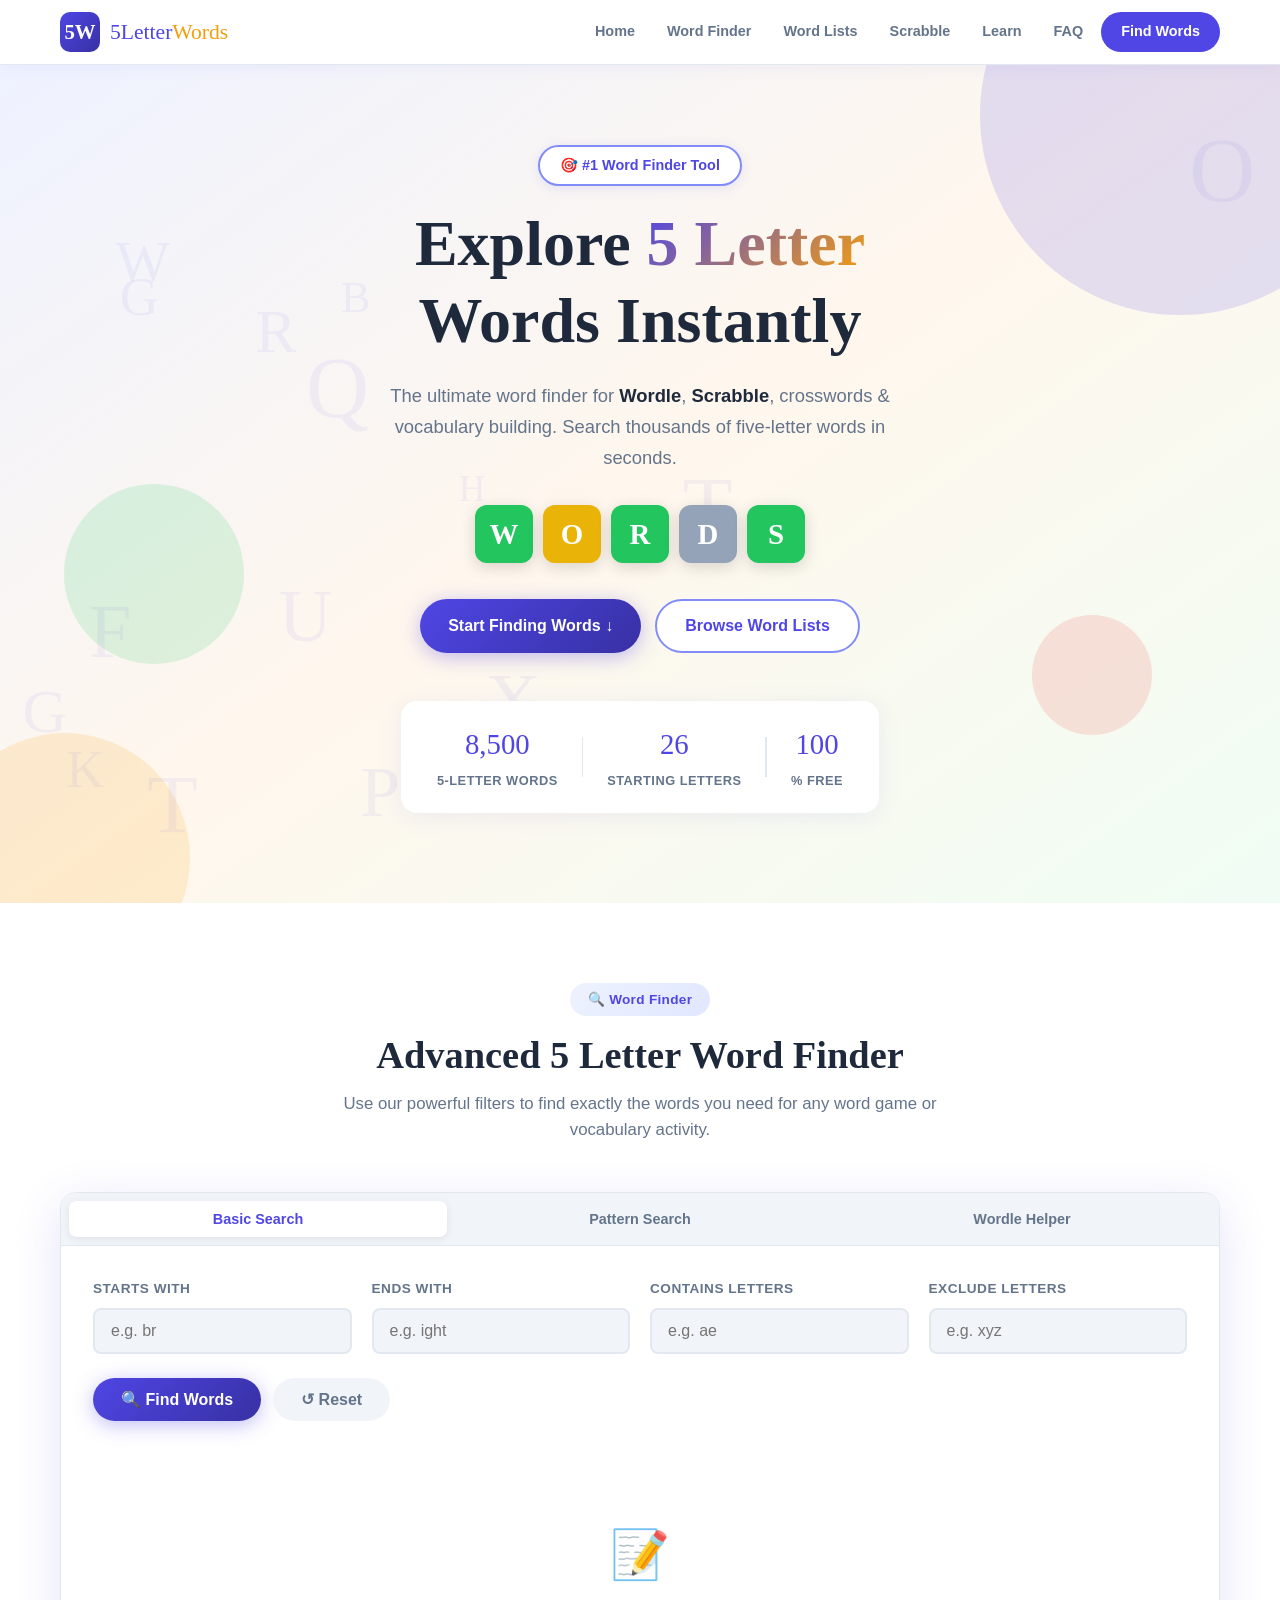
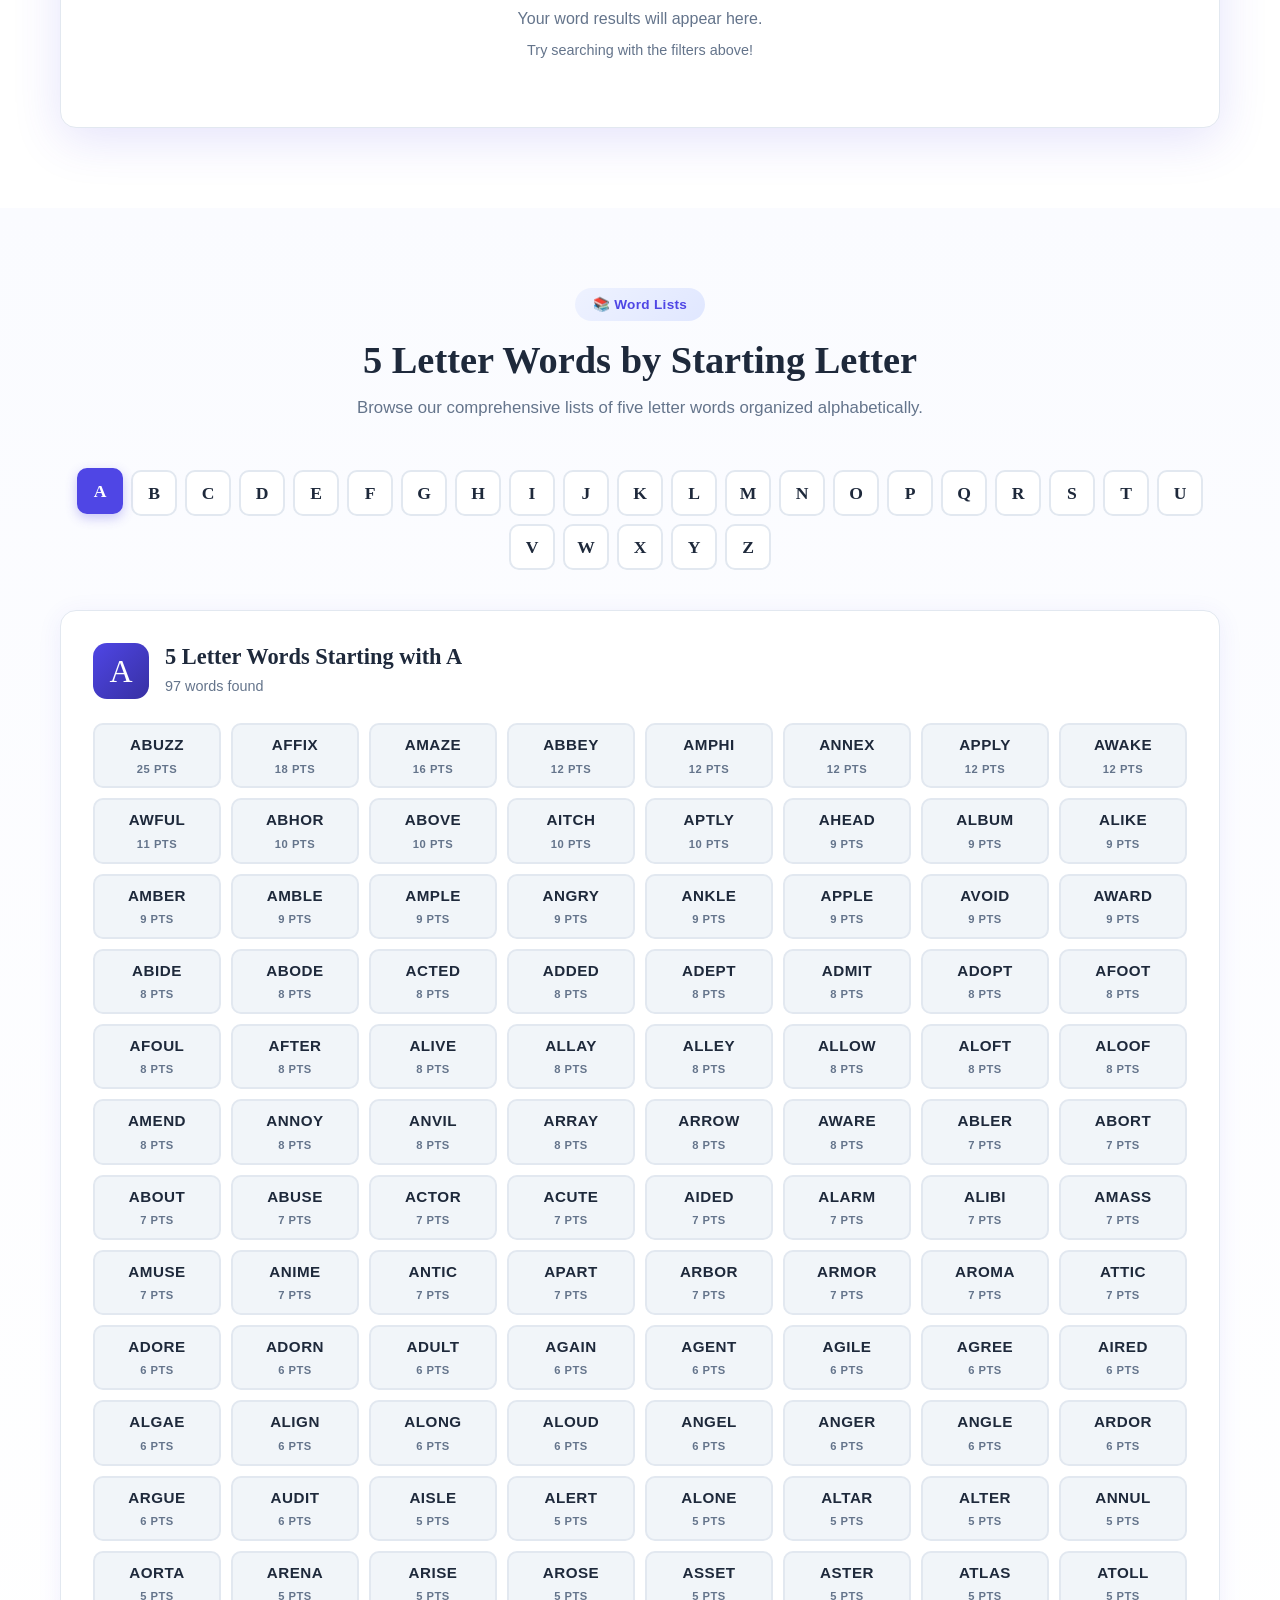
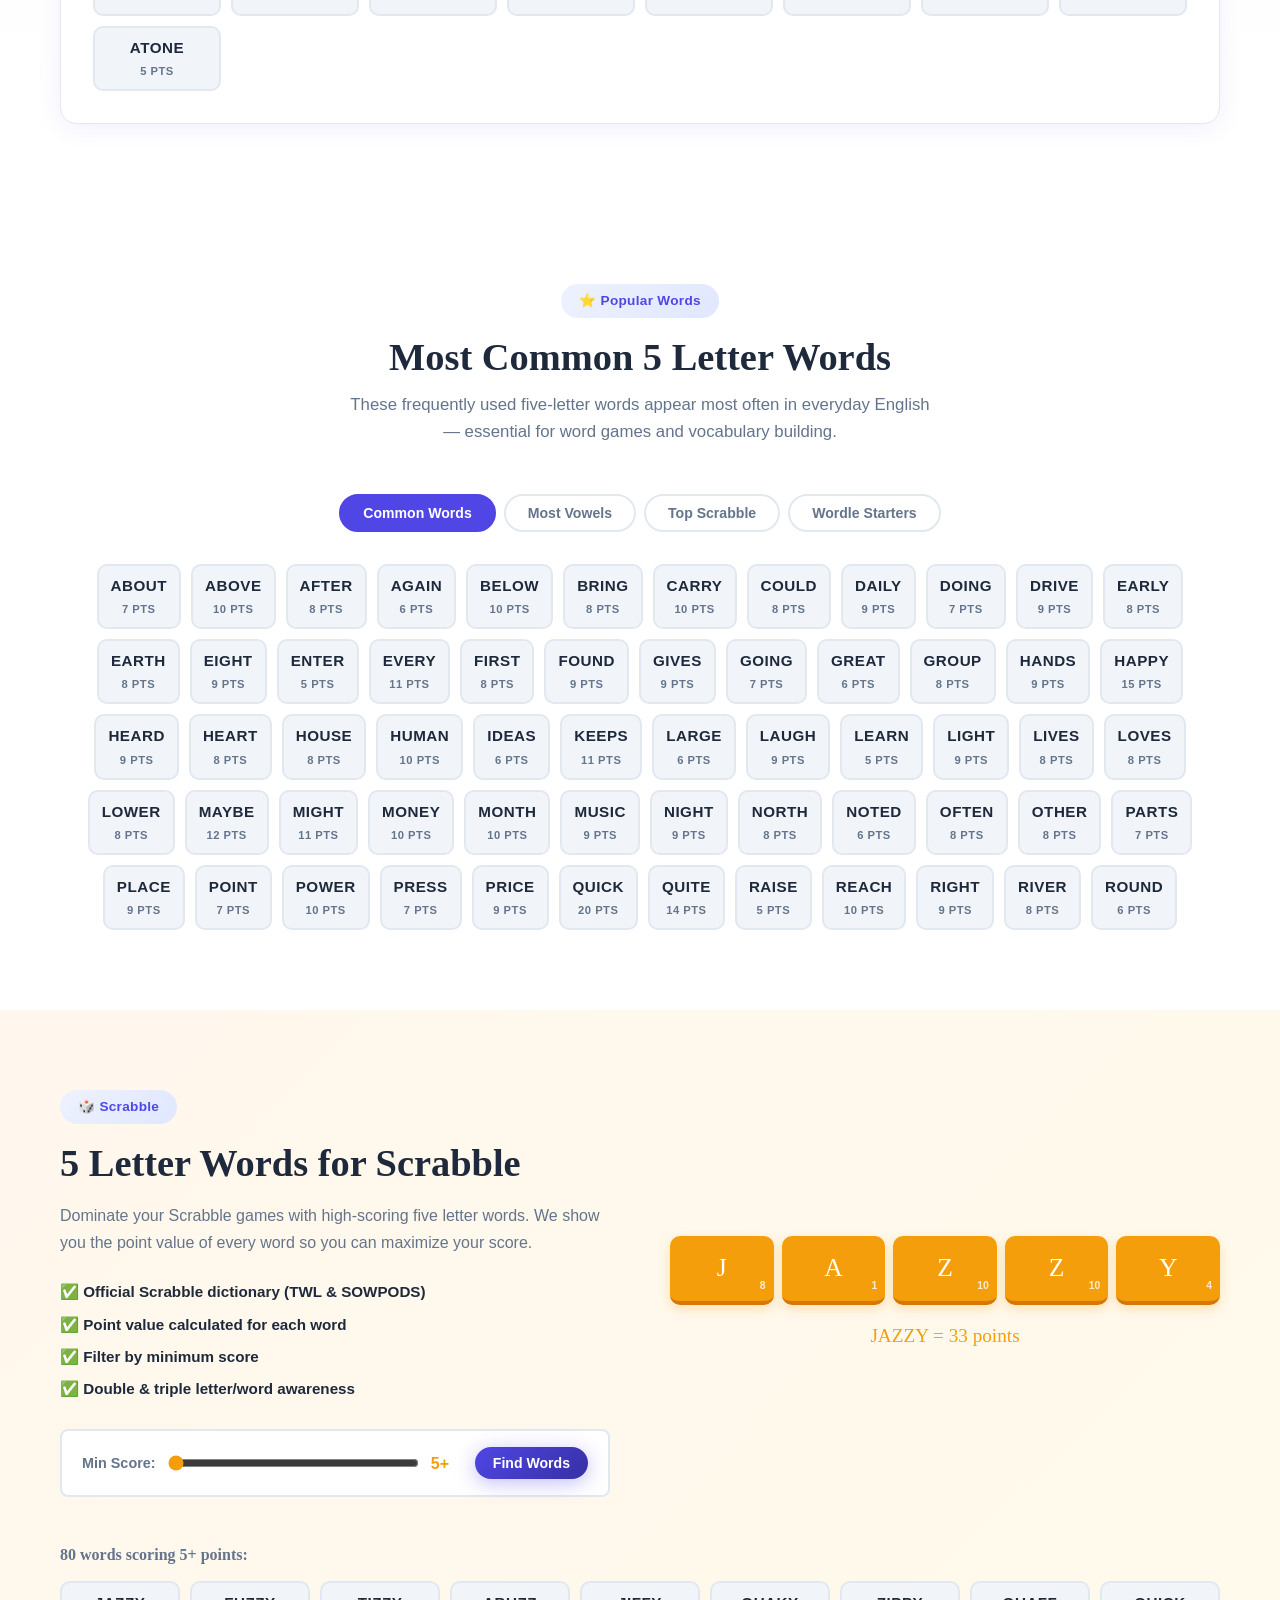
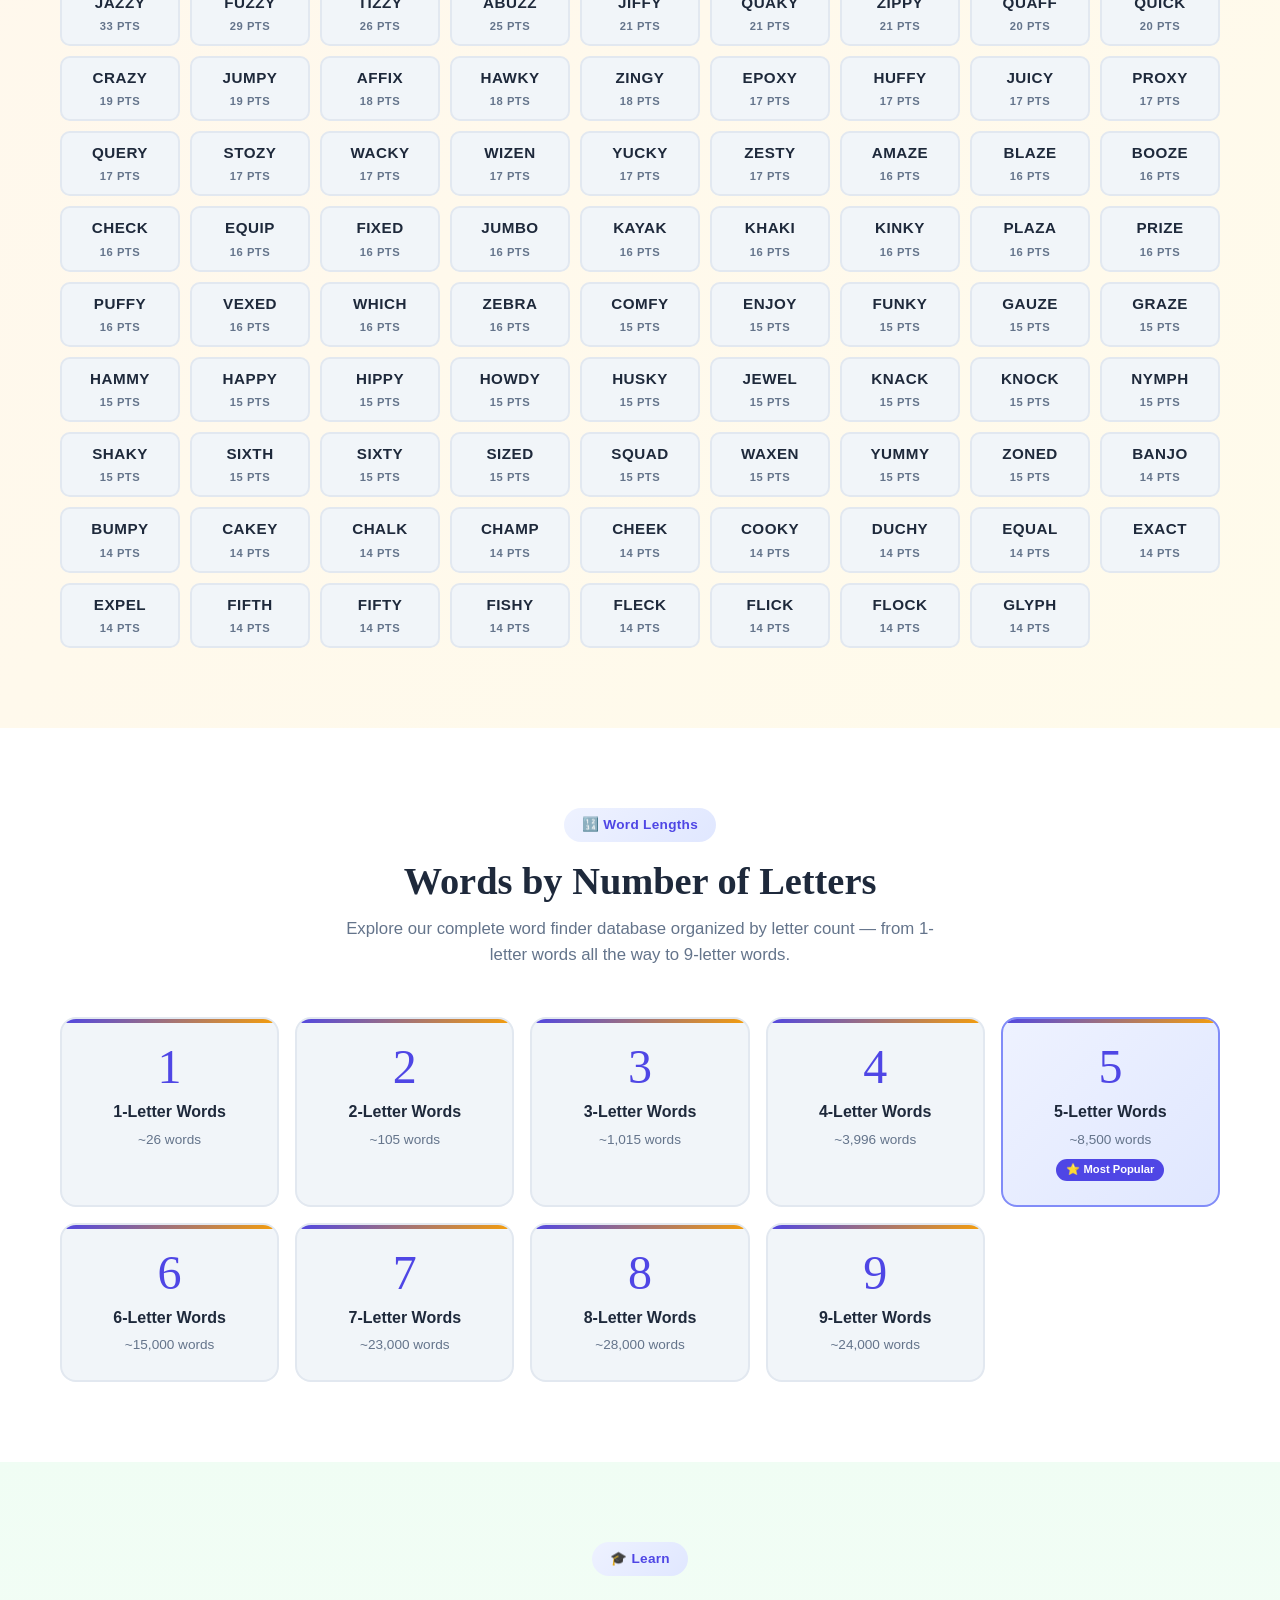
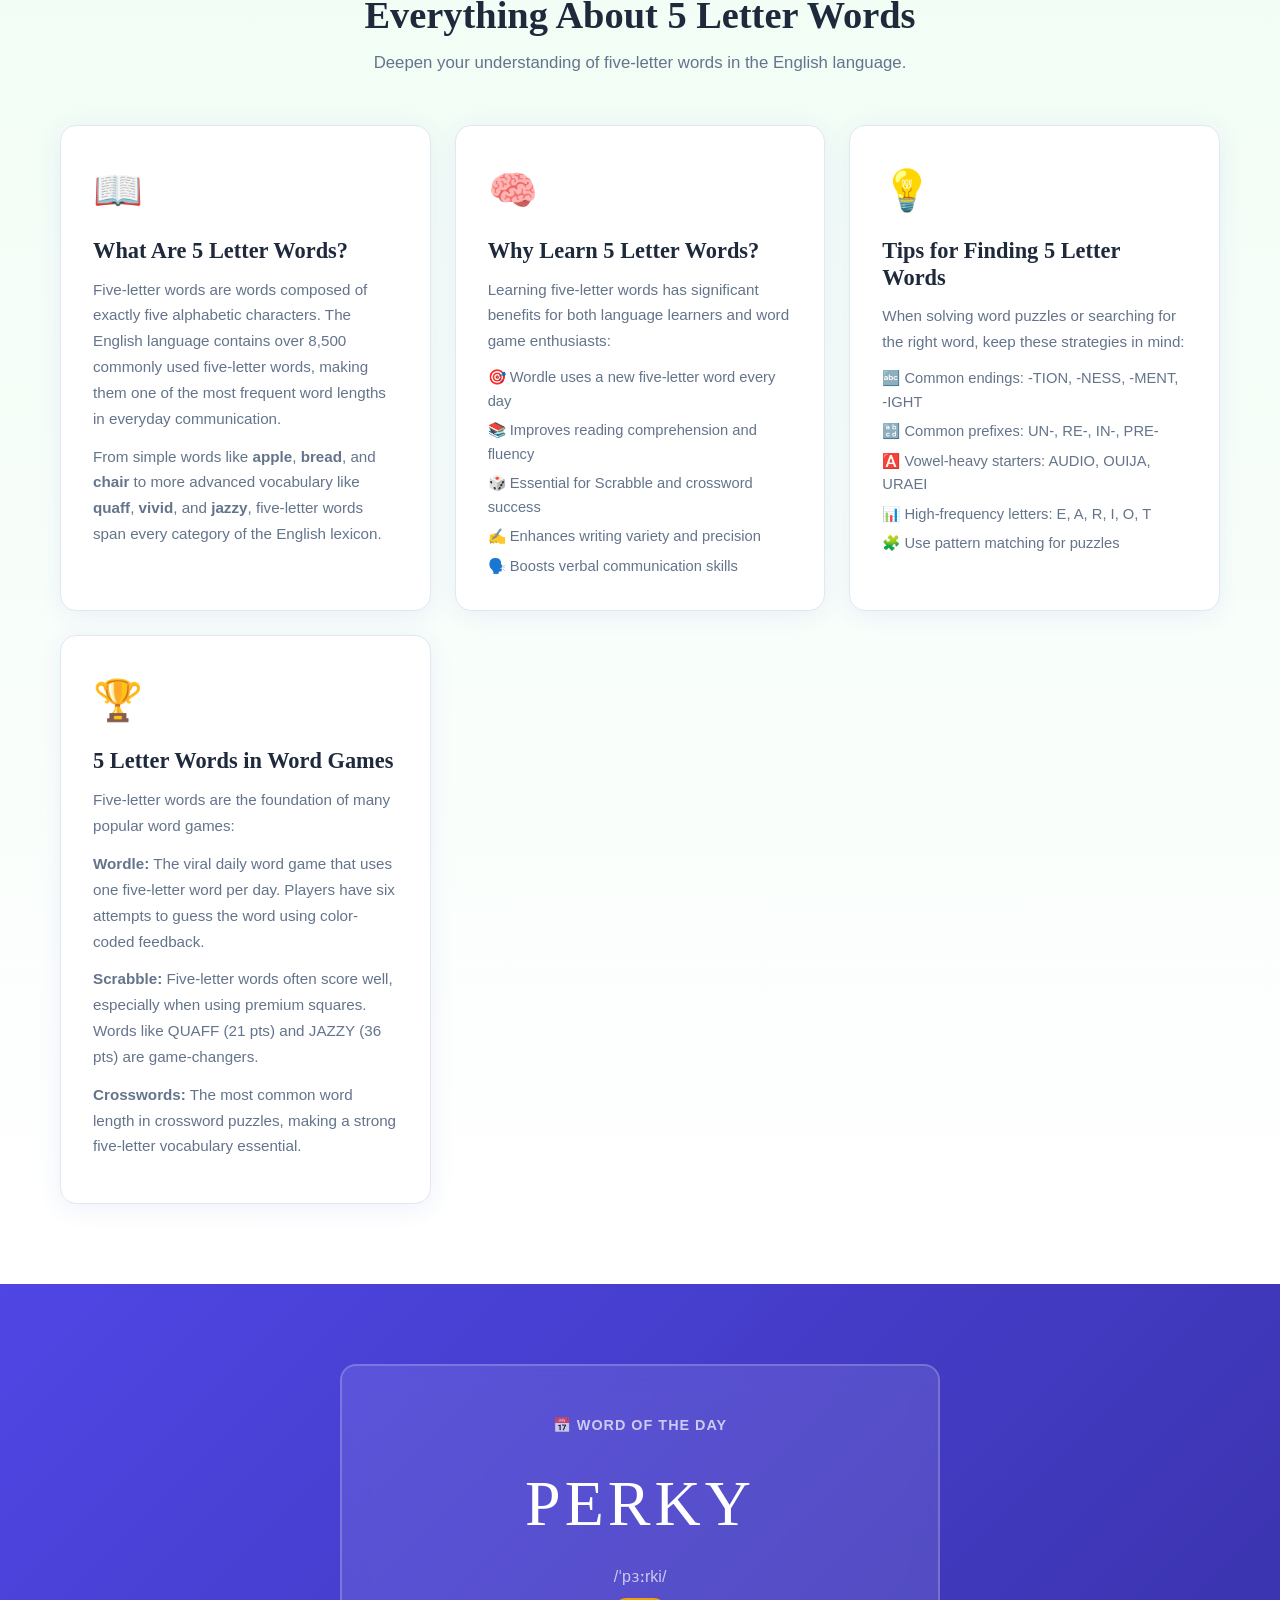
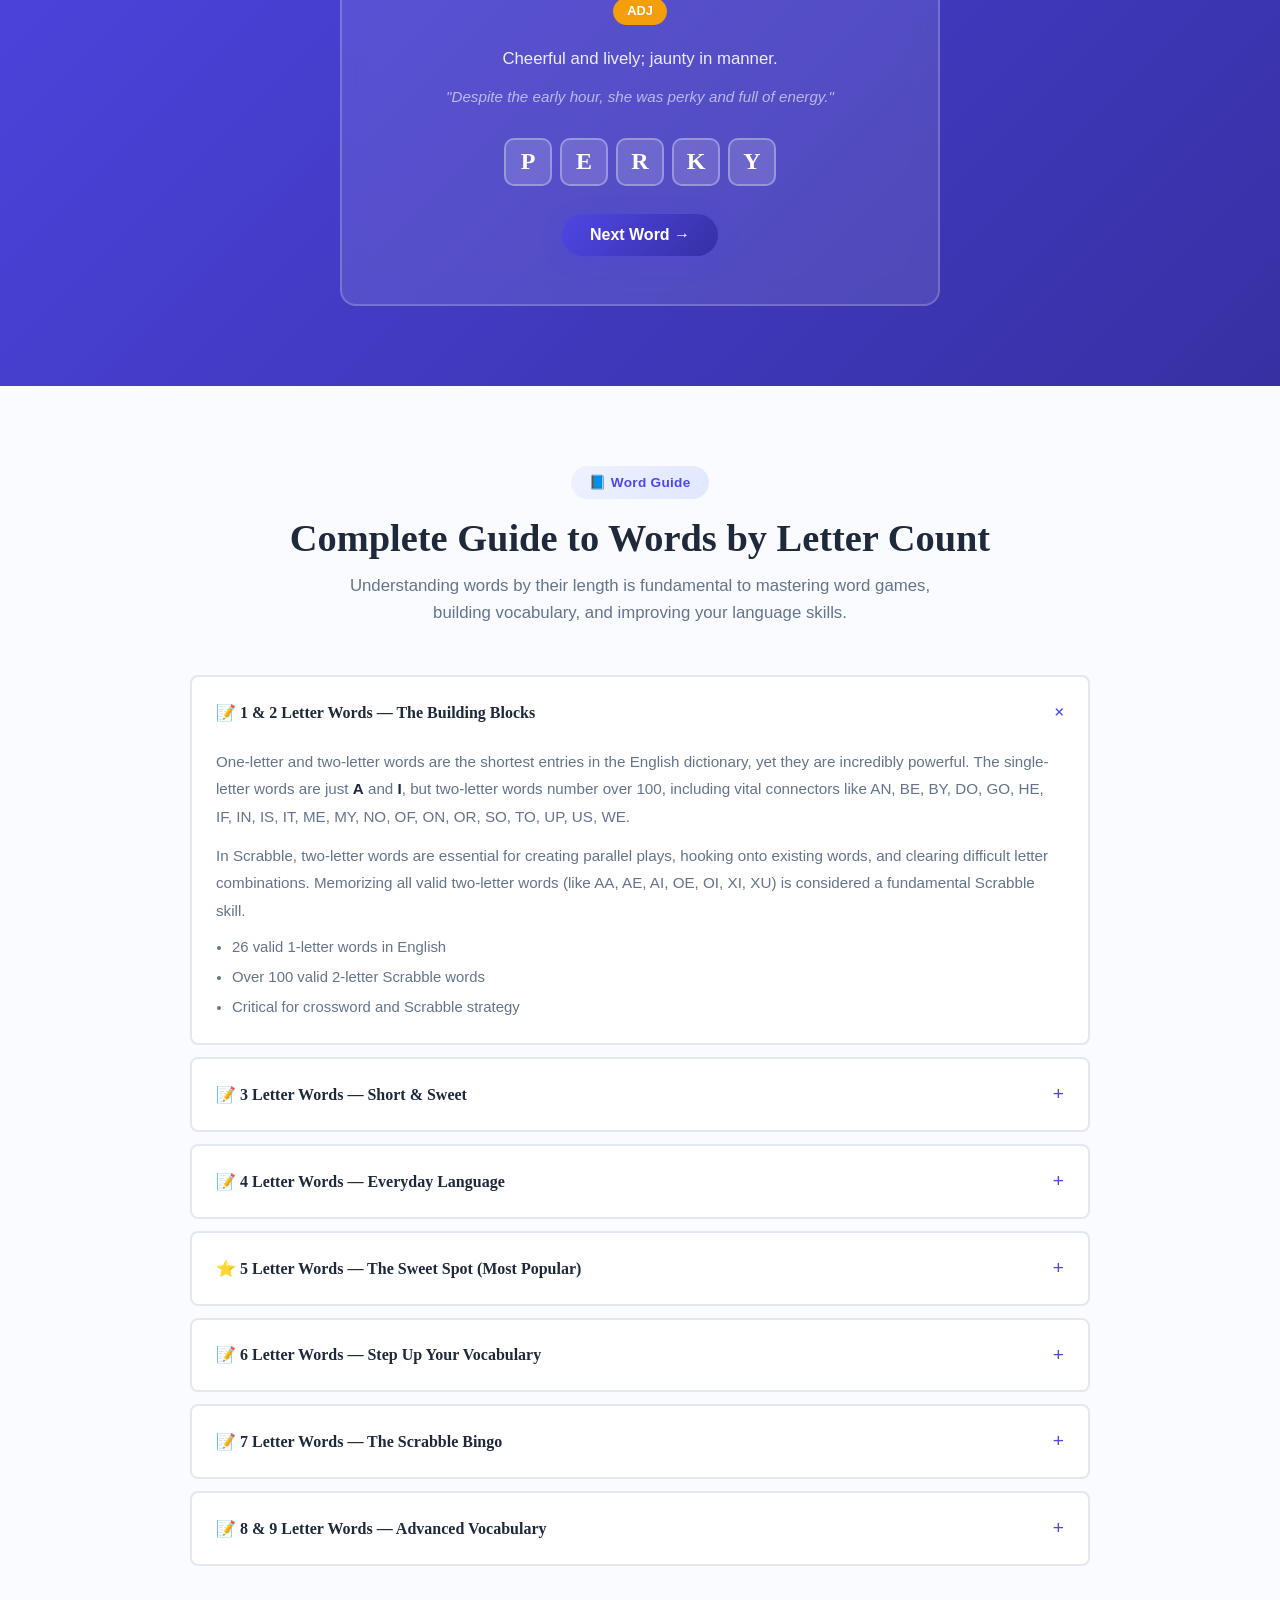
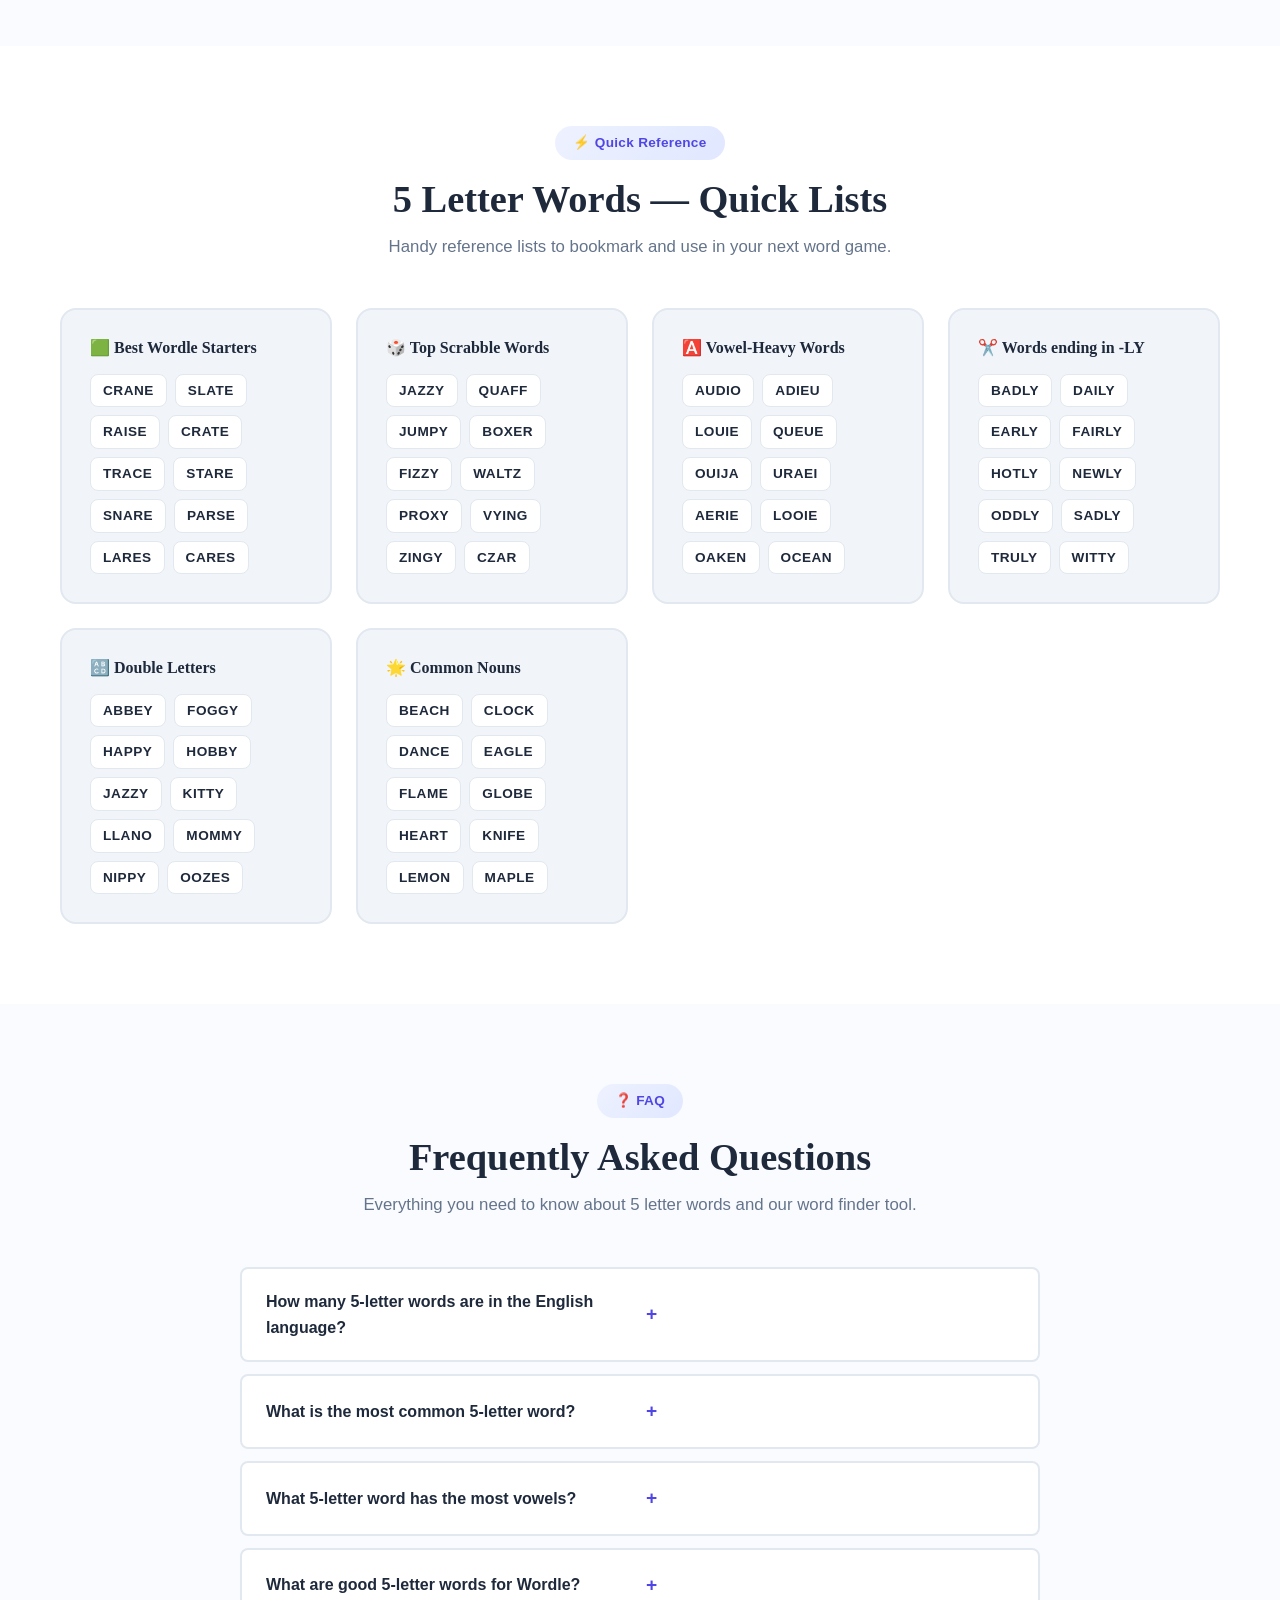
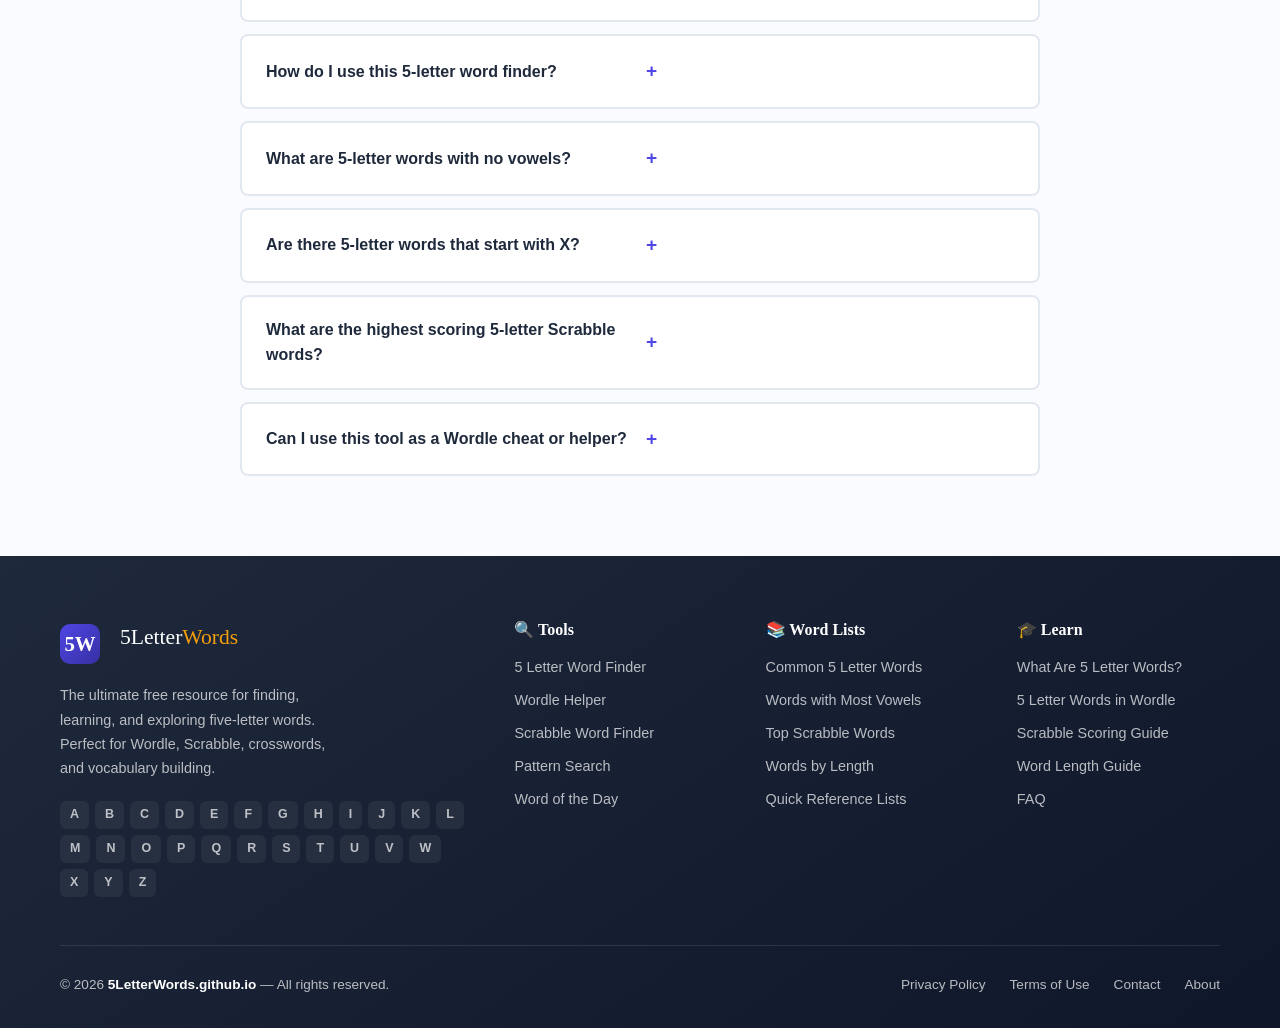
==== commit 07705dc3: "Update index.html" ====
--- a/index.html
+++ b/index.html
@@ -1,6 +1,15 @@
 <!DOCTYPE html>
 <html lang="en">
 <head>
+  <!-- Google tag (gtag.js) -->
+<script async src="https://www.googletagmanager.com/gtag/js?id=G-X93V43Q007"></script>
+<script>
+  window.dataLayer = window.dataLayer || [];
+  function gtag(){dataLayer.push(arguments);}
+  gtag('js', new Date());
+
+  gtag('config', 'G-X93V43Q007');
+</script>
   <meta charset="UTF-8" />
   <meta name="viewport" content="width=device-width, initial-scale=1.0" />
   <title>5 Letter Words – Find, Learn & Explore Five Letter Words</title>
